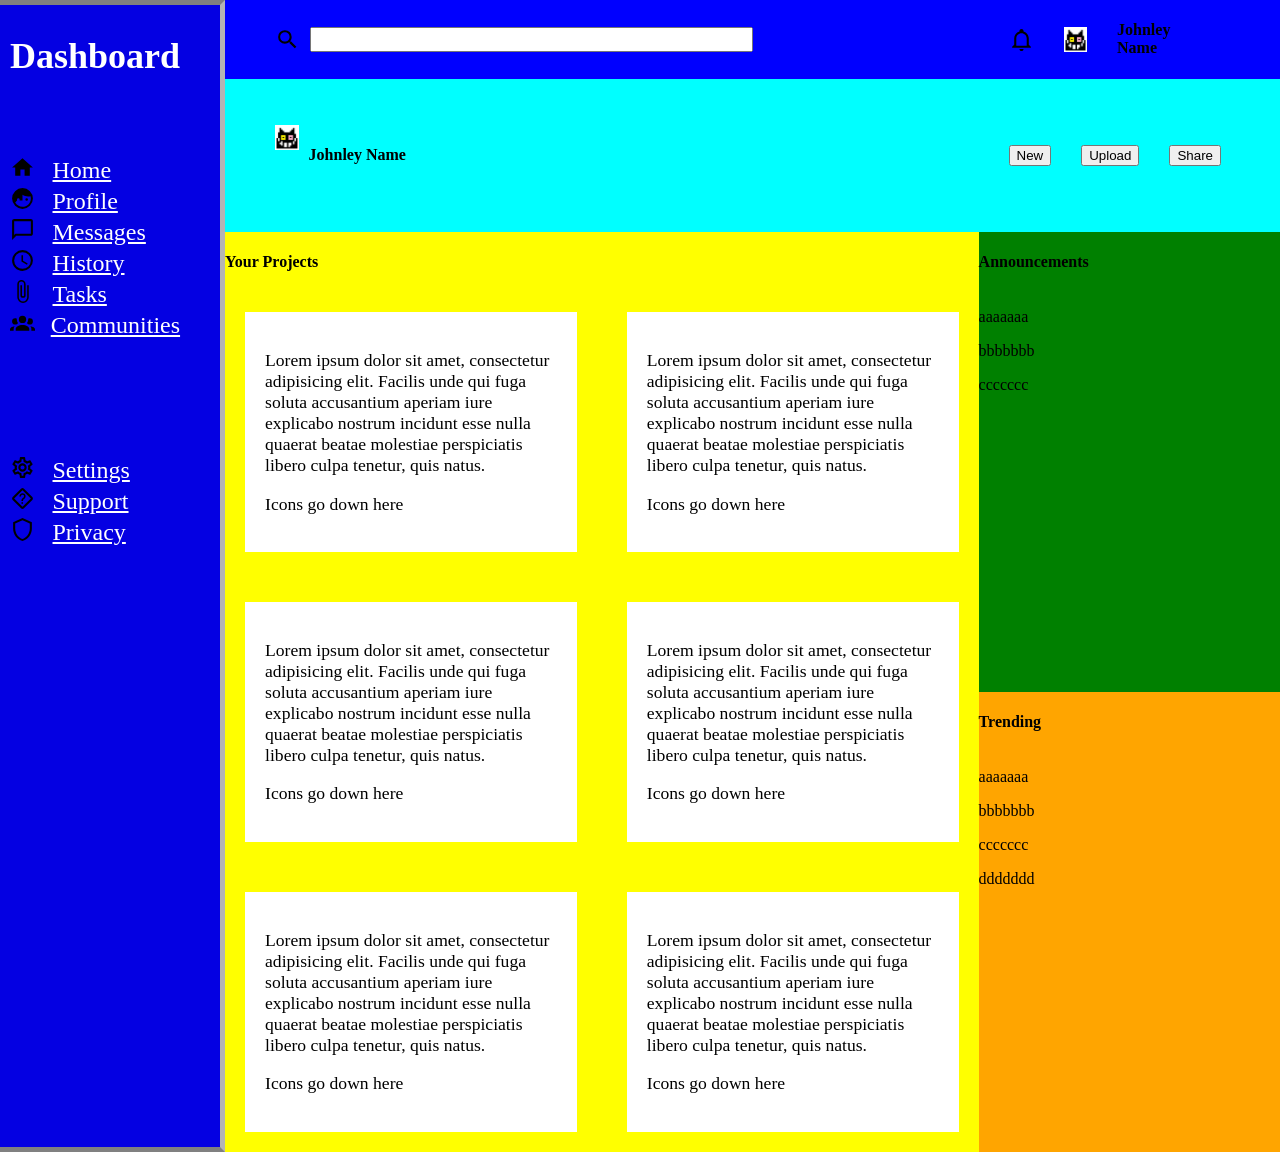
==== index.html @ 083f01e9 "sample icons omplement need to mess with other icons" ====
<!DOCTYPE html>
<html lang="en">
<head>
    <meta charset="UTF-8">
    <meta name="viewport" content="width=device-width, initial-scale=1.0">
    <link rel="stylesheet" href="style.css">
    <title>Macrosoft Solutions</title>
</head>
<body>

    <div class="mainContainer">

        
        <div class="dashboard">
            <div>
                    <h2>Dashboard</h2>
            </div>

            <div>
                    <div class="dashboardLink"><a href=""><img class="dashbaordIcon" src="images/home.svg" alt=""></a><a href=""> Home </a></div>

                    <div class="dashboardLink" ><a href=""><img class="dashbaordIcon" src="images/face-man-profile.svg" alt=""></a><a href=""> Profile </a></div>

                    <div class="dashboardLink" ><a href=""><img class="dashbaordIcon" src="images/message-outline.svg" alt=""></a><a href=""> Messages </a></div>

                    <div class="dashboardLink" ><a href=""><img class="dashbaordIcon" src="images/clock-outline.svg" alt=""></a><a href=""> History </a></div>
                    
                    <div class="dashboardLink" ><a href=""><img class="dashbaordIcon" src="images/paperclip.svg" alt=""></a><a href=""> Tasks </a></div>

                    <div class="dashboardLink" ><a href=""><img class="dashbaordIcon" src="images/account-group.svg" alt=""></a><a href=""> Communities </a></div>
            </div>
            <div>
                    <div class="dashboardLink" ><a href=""><img class="dashbaordIcon" src="images/cog-outline.svg" alt=""></a><a href=""> Settings</a></div>

                    <div class="dashboardLink" ><a href=""><img class="dashbaordIcon" src="images/help-rhombus-outline.svg" alt=""></a><a href=""> Support</a></div>

                    <div class="dashboardLink" ><a href=""><img class="dashbaordIcon" src="images/shield-outline.svg" alt=""></a><a href=""> Privacy </a></div>
            </div>
        </div>

        <div class="box2"> 

            <div class="search">
            <input type="image" class="dashbaordIcon" src="images/magnify.svg">
            <input type="text" name="" id="">
            </div>
            
            <div class="minibar">
            <input type="image" class="dashbaordIcon" src="images/bell-outline.svg">
            <img class="dashbaordIcon" src="images/placeholder.jpg">
            <h4> Johnley Name </h4>
            </div>

        </div>


        <div class="box3"> 

            <div class="sideIcon">
            <img src="images/placeholder.jpg" alt="" class="dashbaordIcon">
            <h4> Johnley Name </h4>
            </div>
            
            <div class="sideButtons">
            <button type="button">New</button>
            <button type="button">Upload</button>
            <button type="button">Share</button>
            </div>
        </div>


        <div class="yellow"> 

            <h4> Your Projects </h4>
            
            <div class="box4">
                <div class="boxsub4">
                    <p>Lorem ipsum dolor sit amet, consectetur adipisicing elit. Facilis unde qui fuga soluta accusantium aperiam iure explicabo nostrum incidunt esse nulla quaerat beatae molestiae perspiciatis libero culpa tenetur, quis natus.</p>
                    <p> Icons go down here</p>
                </div>
                <div class="boxsub4">
                    <p>Lorem ipsum dolor sit amet, consectetur adipisicing elit. Facilis unde qui fuga soluta accusantium aperiam iure explicabo nostrum incidunt esse nulla quaerat beatae molestiae perspiciatis libero culpa tenetur, quis natus.</p>
                    <p> Icons go down here</p>
                </div>
                <div class="boxsub4">
                    <p>Lorem ipsum dolor sit amet, consectetur adipisicing elit. Facilis unde qui fuga soluta accusantium aperiam iure explicabo nostrum incidunt esse nulla quaerat beatae molestiae perspiciatis libero culpa tenetur, quis natus.</p>
                    <p> Icons go down here</p>
                </div>
                <div class="boxsub4">
                    <p>Lorem ipsum dolor sit amet, consectetur adipisicing elit. Facilis unde qui fuga soluta accusantium aperiam iure explicabo nostrum incidunt esse nulla quaerat beatae molestiae perspiciatis libero culpa tenetur, quis natus.</p>
                    <p> Icons go down here</p>
                </div>
                <div class="boxsub4">
                    <p>Lorem ipsum dolor sit amet, consectetur adipisicing elit. Facilis unde qui fuga soluta accusantium aperiam iure explicabo nostrum incidunt esse nulla quaerat beatae molestiae perspiciatis libero culpa tenetur, quis natus.</p>
                    <p> Icons go down here</p>
                </div>
                <div class="boxsub4">
                    <p>Lorem ipsum dolor sit amet, consectetur adipisicing elit. Facilis unde qui fuga soluta accusantium aperiam iure explicabo nostrum incidunt esse nulla quaerat beatae molestiae perspiciatis libero culpa tenetur, quis natus.</p>
                    <p> Icons go down here</p>
                </div>
            </div>

        </div>


        <div class="box6"> 
            <h4> Announcements </h4>

            <div>
                <p>aaaaaaa</p>
                <p>bbbbbbb</p>
                <p>ccccccc</p>
            </div>
        </div>


        <div class="box7"> 
             <h4> Trending </h4>

            <div>
                <p>aaaaaaa</p>
                <p>bbbbbbb</p>
                <p>ccccccc</p>
                <p>ddddddd</p>
            </div>
        </div>



    </div>

    
    
</body>
</html>
---- style.css ----
body{
    margin: 0;
    padding: 0;
    overflow-x: hidden;
}





.mainContainer{
    display: grid;
    grid-template-columns: 1fr 3fr 2fr 2fr;
    grid-template-rows: 0.5fr 1fr 3fr 3fr;
}



.dashboard{
    background-color: rgb(4, 0, 226);
    min-height: 100vh;
    grid-area: 1 / 1 / 5 / 2;
    
    
    display: grid;
    grid-template-rows: 150px 300px 100px;

    border-right: rgb(180, 180, 180) 5px inset;
    border-top: grey 5px outset;
    border-bottom: grey 5px inset;
    color: white;

}

.dashboard>*{
    margin: 0px 40px 10px 10px;
    font-size: 1.5rem;
}

.dashbaordIcon{
    height: 25px;
    
}

.dashboardLink {
    display: grid;
    grid-template-columns: 1fr 3fr;
    align-items: center;
}

.dashboardLink > a {
    color: white;
}




.box2{
    background-color: blue;
    grid-area: 1 / 2 / 2 / 5;
    
    display: grid;
    grid-template-columns: clamp(200px, 50%, 800px) 5fr;
    align-items: center;
    
    gap: clamp(50px, 20vw, 500px);
    
}

.search, .sideIcon{
    display: grid;
    grid-template-columns: 0fr 2fr;
    gap: 10px;
    margin-left: 50px;
}

.minibar, .sideButtons{
    display: grid;
    align-items: center;
    
    grid-template-columns: 0fr 0fr 0fr;
    gap: 30px;
    margin-right: 50px;
}

.box3{
    background-color: cyan;
    grid-area: 2 / 2 / 3 / 5;

    display: grid;
    grid-template-columns: clamp(200px, 50%, 800px) 5fr;
    align-items: center;
    
    gap: clamp(50px, 20vw, 500px);
    
}



.yellow{
    background-color: yellow;
    grid-area: 3 / 2 / 5 / 4;
    overflow: auto;
}
   

.box4{
    display: grid;
    grid-template-columns: 1fr 1fr;
    align-items: center;
    justify-content: center;
    gap: 10px;
}


.boxsub4 {
    background-color: rgb(255, 255, 255);
    grid-area: 7fr;
    margin: 20px;
    padding: 20px;
    font-size: 1.1rem;
}

.box6 {
    background-color: green;
    grid-area: 3 / 4 / 4 / 5;

    display: grid;
    grid-template-rows: 0.1fr 1fr;
}

.box7 {
    background-color: orange;
    grid-area: 4 / 4 / 5 / 5;
    display: grid;
    grid-template-rows: 0.1fr 1fr;
}
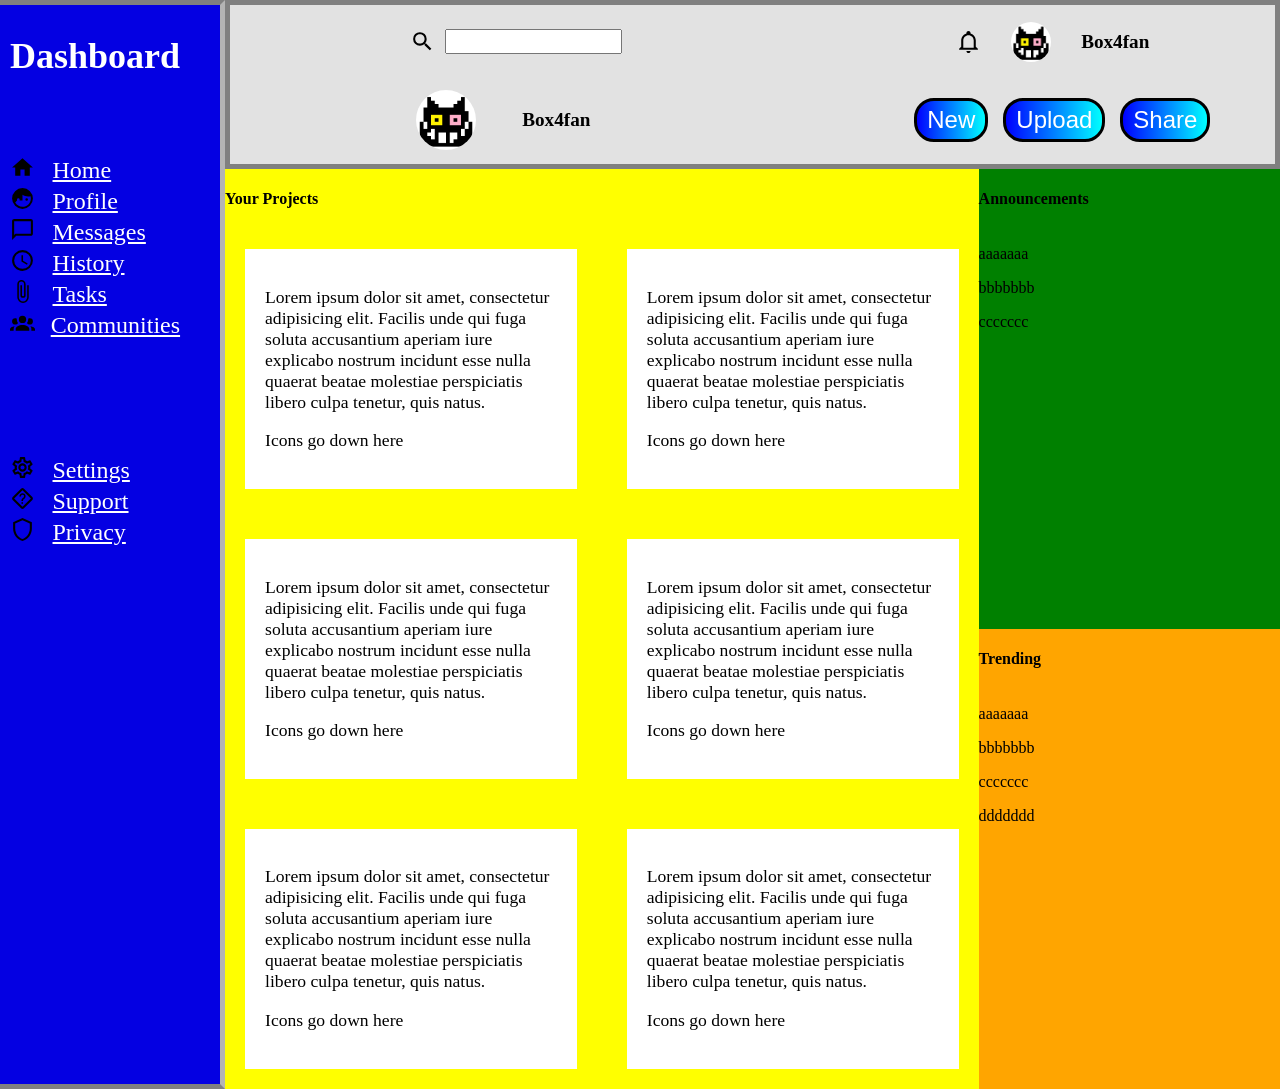
==== commit 00af3e5c: "search bar and other bar pretty much implemented" ====
--- a/index.html
+++ b/index.html
@@ -17,48 +17,49 @@
             </div>
 
             <div>
-                    <div class="dashboardLink"><a href=""><img class="dashbaordIcon" src="images/home.svg" alt=""></a><a href=""> Home </a></div>
+                    <div class="dashboardLink"><a href=""><img class="dashboardIcon" src="images/home.svg" alt=""></a><a href=""> Home </a></div>
 
-                    <div class="dashboardLink" ><a href=""><img class="dashbaordIcon" src="images/face-man-profile.svg" alt=""></a><a href=""> Profile </a></div>
+                    <div class="dashboardLink" ><a href=""><img class="dashboardIcon" src="images/face-man-profile.svg" alt=""></a><a href=""> Profile </a></div>
 
-                    <div class="dashboardLink" ><a href=""><img class="dashbaordIcon" src="images/message-outline.svg" alt=""></a><a href=""> Messages </a></div>
+                    <div class="dashboardLink" ><a href=""><img class="dashboardIcon" src="images/message-outline.svg" alt=""></a><a href=""> Messages </a></div>
 
-                    <div class="dashboardLink" ><a href=""><img class="dashbaordIcon" src="images/clock-outline.svg" alt=""></a><a href=""> History </a></div>
+                    <div class="dashboardLink" ><a href=""><img class="dashboardIcon" src="images/clock-outline.svg" alt=""></a><a href=""> History </a></div>
                     
-                    <div class="dashboardLink" ><a href=""><img class="dashbaordIcon" src="images/paperclip.svg" alt=""></a><a href=""> Tasks </a></div>
+                    <div class="dashboardLink" ><a href=""><img class="dashboardIcon" src="images/paperclip.svg" alt=""></a><a href=""> Tasks </a></div>
 
-                    <div class="dashboardLink" ><a href=""><img class="dashbaordIcon" src="images/account-group.svg" alt=""></a><a href=""> Communities </a></div>
+                    <div class="dashboardLink" ><a href=""><img class="dashboardIcon" src="images/account-group.svg" alt=""></a><a href=""> Communities </a></div>
             </div>
             <div>
-                    <div class="dashboardLink" ><a href=""><img class="dashbaordIcon" src="images/cog-outline.svg" alt=""></a><a href=""> Settings</a></div>
+                    <div class="dashboardLink" ><a href=""><img class="dashboardIcon" src="images/cog-outline.svg" alt=""></a><a href=""> Settings</a></div>
 
-                    <div class="dashboardLink" ><a href=""><img class="dashbaordIcon" src="images/help-rhombus-outline.svg" alt=""></a><a href=""> Support</a></div>
+                    <div class="dashboardLink" ><a href=""><img class="dashboardIcon" src="images/help-rhombus-outline.svg" alt=""></a><a href=""> Support</a></div>
 
-                    <div class="dashboardLink" ><a href=""><img class="dashbaordIcon" src="images/shield-outline.svg" alt=""></a><a href=""> Privacy </a></div>
+                    <div class="dashboardLink" ><a href=""><img class="dashboardIcon" src="images/shield-outline.svg" alt=""></a><a href=""> Privacy </a></div>
             </div>
         </div>
 
-        <div class="box2"> 
+        <div class="topSearch"> 
 
             <div class="search">
-            <input type="image" class="dashbaordIcon" src="images/magnify.svg">
+            <input type="image" class="dashboardIcon" src="images/magnify.svg">
             <input type="text" name="" id="">
             </div>
             
             <div class="minibar">
-            <input type="image" class="dashbaordIcon" src="images/bell-outline.svg">
-            <img class="dashbaordIcon" src="images/placeholder.jpg">
-            <h4> Johnley Name </h4>
+            <input type="image" class="dashboardIcon" src="images/bell-outline.svg">
+            <img class="accountIcon" src="images/placeholder.jpg">
+            <h4> Box4fan </h4>
             </div>
 
         </div>
 
+        
 
         <div class="box3"> 
 
             <div class="sideIcon">
-            <img src="images/placeholder.jpg" alt="" class="dashbaordIcon">
-            <h4> Johnley Name </h4>
+            <img src="images/placeholder.jpg" alt="" class="accountIcon">
+            <h4> Box4fan </h4>
             </div>
             
             <div class="sideButtons">
--- a/style.css
+++ b/style.css
@@ -11,7 +11,7 @@
 .mainContainer{
     display: grid;
     grid-template-columns: 1fr 3fr 2fr 2fr;
-    grid-template-rows: 0.5fr 1fr 3fr 3fr;
+    grid-template-rows: 0.5fr 0.6fr 3fr 3fr;
 }
 
 
@@ -37,7 +37,7 @@
     font-size: 1.5rem;
 }
 
-.dashbaordIcon{
+.dashboardIcon{
     height: 25px;
     
 }
@@ -52,29 +52,43 @@
     color: white;
 }
 
+.accountIcon{
+    height: 60px;
+    width: 60px;
+    border-radius: 50%;
+}
+
+div.minibar>img{
+    height: 40px;
+    width: 40px;
+}
 
 
-
-.box2{
-    background-color: blue;
+.topSearch{
+    background-color: rgb(226, 226, 226);
+    border: grey 5px solid;
+    border-bottom: none;
     grid-area: 1 / 2 / 2 / 5;
     
     display: grid;
     grid-template-columns: clamp(200px, 50%, 800px) 5fr;
     align-items: center;
-    
-    gap: clamp(50px, 20vw, 500px);
+    justify-items: center;
+    overflow: hidden;
+    gap: clamp(100px, 10vw, 200px);
+    font-size: 1.2rem;
+    text-align: center;
     
 }
 
-.search, .sideIcon{
+.search{
     display: grid;
     grid-template-columns: 0fr 2fr;
     gap: 10px;
     margin-left: 50px;
 }
 
-.minibar, .sideButtons{
+.minibar{
     display: grid;
     align-items: center;
     
@@ -84,15 +98,47 @@
 }
 
 .box3{
-    background-color: cyan;
+    background-color: rgb(226, 226, 226);
     grid-area: 2 / 2 / 3 / 5;
+    border: grey 5px solid;
+    border-top: none;
 
     display: grid;
-    grid-template-columns: clamp(200px, 50%, 800px) 5fr;
+    grid-template-columns: clamp(200px, 50%, 800px) 2fr;
+    align-items: center;
+    justify-items: center;
+    overflow: hidden;
+    gap: clamp(100px, 11.5vw, 200px);
+    font-size: 1.2rem;
+    text-align: center;    
+}
+
+.sideIcon{
+    display: grid;
+    
+    grid-template-columns: 0fr 2fr;
+    gap: 20px;
+    align-items: center;
+    margin-left: 50px;
+}
+
+.sideButtons{
+    display: grid;
+    
     align-items: center;
     
-    gap: clamp(50px, 20vw, 500px);
-    
+    grid-template-columns: 0fr 0fr 0fr;
+    gap: 15px;
+    margin-right: 50px;
+}
+
+.sideButtons > button {
+    background-image: linear-gradient(to right, blue, cyan);
+    color: white;
+    font-size: 1.5rem;
+    border: 3px solid black;
+    border-radius: 20px;
+    padding: 5px 10px;
 }
 
 
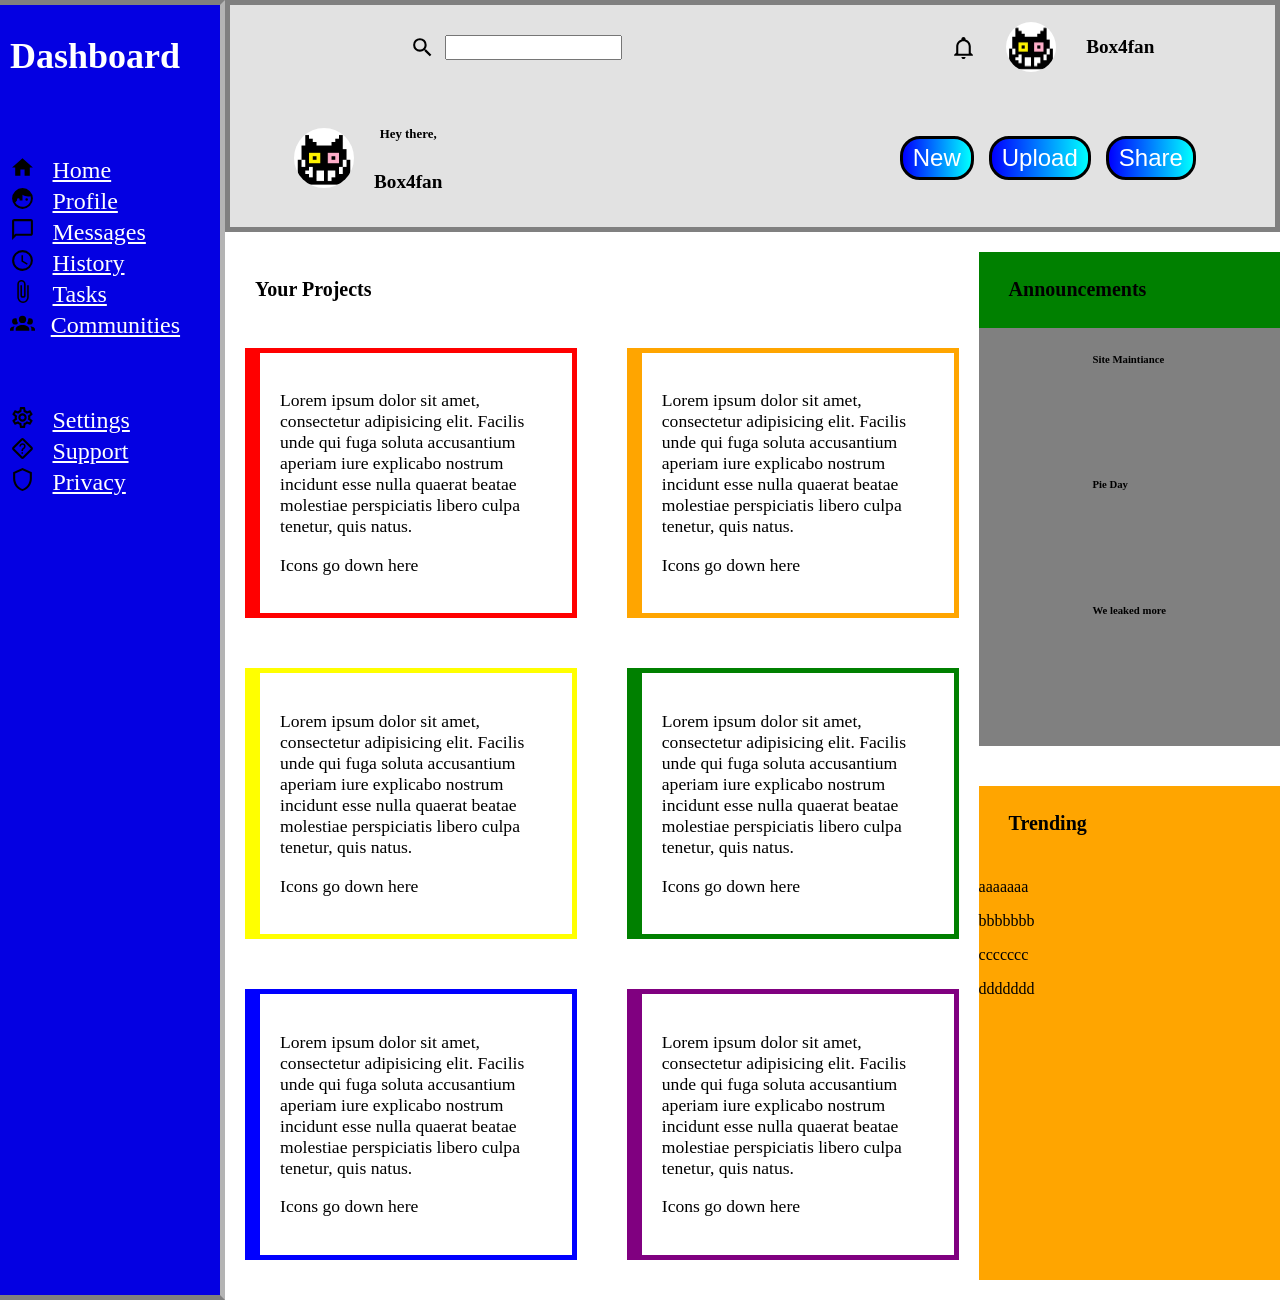
==== commit 64ba5c88: "main card style implement / comments / fix topbar" ====
--- a/index.html
+++ b/index.html
@@ -55,11 +55,14 @@
 
         
 
-        <div class="box3"> 
+        <div class="topAccount"> 
 
             <div class="sideIcon">
             <img src="images/placeholder.jpg" alt="" class="accountIcon">
-            <h4> Box4fan </h4>
+                <div class="gridDisplay">
+                    <h6>Hey there,</h6>
+                    <h4> Box4fan </h4>
+                </div>
             </div>
             
             <div class="sideButtons">
@@ -75,27 +78,27 @@
             <h4> Your Projects </h4>
             
             <div class="box4">
-                <div class="boxsub4">
+                <div class="boxsub4" id="cardOne">
                     <p>Lorem ipsum dolor sit amet, consectetur adipisicing elit. Facilis unde qui fuga soluta accusantium aperiam iure explicabo nostrum incidunt esse nulla quaerat beatae molestiae perspiciatis libero culpa tenetur, quis natus.</p>
                     <p> Icons go down here</p>
                 </div>
-                <div class="boxsub4">
+                <div class="boxsub4" id="cardTwo">
                     <p>Lorem ipsum dolor sit amet, consectetur adipisicing elit. Facilis unde qui fuga soluta accusantium aperiam iure explicabo nostrum incidunt esse nulla quaerat beatae molestiae perspiciatis libero culpa tenetur, quis natus.</p>
                     <p> Icons go down here</p>
                 </div>
-                <div class="boxsub4">
+                <div class="boxsub4" id="cardThree">
                     <p>Lorem ipsum dolor sit amet, consectetur adipisicing elit. Facilis unde qui fuga soluta accusantium aperiam iure explicabo nostrum incidunt esse nulla quaerat beatae molestiae perspiciatis libero culpa tenetur, quis natus.</p>
                     <p> Icons go down here</p>
                 </div>
-                <div class="boxsub4">
+                <div class="boxsub4" id="cardFour">
                     <p>Lorem ipsum dolor sit amet, consectetur adipisicing elit. Facilis unde qui fuga soluta accusantium aperiam iure explicabo nostrum incidunt esse nulla quaerat beatae molestiae perspiciatis libero culpa tenetur, quis natus.</p>
                     <p> Icons go down here</p>
                 </div>
-                <div class="boxsub4">
+                <div class="boxsub4" id="cardFive">
                     <p>Lorem ipsum dolor sit amet, consectetur adipisicing elit. Facilis unde qui fuga soluta accusantium aperiam iure explicabo nostrum incidunt esse nulla quaerat beatae molestiae perspiciatis libero culpa tenetur, quis natus.</p>
                     <p> Icons go down here</p>
                 </div>
-                <div class="boxsub4">
+                <div class="boxsub4" id="cardSix">
                     <p>Lorem ipsum dolor sit amet, consectetur adipisicing elit. Facilis unde qui fuga soluta accusantium aperiam iure explicabo nostrum incidunt esse nulla quaerat beatae molestiae perspiciatis libero culpa tenetur, quis natus.</p>
                     <p> Icons go down here</p>
                 </div>
@@ -107,10 +110,21 @@
         <div class="box6"> 
             <h4> Announcements </h4>
 
-            <div>
-                <p>aaaaaaa</p>
-                <p>bbbbbbb</p>
-                <p>ccccccc</p>
+            <div class="annoBox">
+                
+                    <div>
+                        <h6>Site Maintiance</h6>
+                        <p></p>
+                    </div>
+                    <div>
+                        <h6>Pie Day</h6>
+                        <p></p>  
+                    </div>
+                    <div>
+                        <h6>We leaked more</h6>
+                        <p></p>
+                    </div>
+                
             </div>
         </div>
 
--- a/style.css
+++ b/style.css
@@ -1,3 +1,4 @@
+/* haiiiiiii :3 */
 body{
     margin: 0;
     padding: 0;
@@ -5,31 +6,29 @@
 }
 
 
-
+/* just a simple body reset */
 
 
 .mainContainer{
     display: grid;
     grid-template-columns: 1fr 3fr 2fr 2fr;
-    grid-template-rows: 0.5fr 0.6fr 3fr 3fr;
-}
-
-
+    grid-template-rows: 0.5fr 0.8fr 3fr 3fr;
+}
+
+/* main page layot via mainContainer */
 
 .dashboard{
+    grid-area: 1 / 1 / 5 / 2;
+
+    display: grid;
+    grid-template-rows: 150px 250px 100px;
+    
     background-color: rgb(4, 0, 226);
     min-height: 100vh;
-    grid-area: 1 / 1 / 5 / 2;
-    
-    
-    display: grid;
-    grid-template-rows: 150px 300px 100px;
-
     border-right: rgb(180, 180, 180) 5px inset;
     border-top: grey 5px outset;
     border-bottom: grey 5px inset;
     color: white;
-
 }
 
 .dashboard>*{
@@ -37,6 +36,7 @@
     font-size: 1.5rem;
 }
 
+
 .dashboardIcon{
     height: 25px;
     
@@ -52,16 +52,14 @@
     color: white;
 }
 
-.accountIcon{
-    height: 60px;
-    width: 60px;
-    border-radius: 50%;
-}
-
-div.minibar>img{
-    height: 40px;
-    width: 40px;
-}
+/* 
+I'm happy with the dashboard stuff so thats all good.
+*/
+
+
+
+
+
 
 
 .topSearch{
@@ -97,7 +95,14 @@
     margin-right: 50px;
 }
 
-.box3{
+div.minibar>img{
+    height: 50px;
+    width: 50px;
+}
+
+/* its kinda fine? i just need to fix out the spacing and size stuff going on with this and the lower bar. not as bad as under it tho. */
+
+.topAccount{
     background-color: rgb(226, 226, 226);
     grid-area: 2 / 2 / 3 / 5;
     border: grey 5px solid;
@@ -106,7 +111,6 @@
     display: grid;
     grid-template-columns: clamp(200px, 50%, 800px) 2fr;
     align-items: center;
-    justify-items: center;
     overflow: hidden;
     gap: clamp(100px, 11.5vw, 200px);
     font-size: 1.2rem;
@@ -115,12 +119,23 @@
 
 .sideIcon{
     display: grid;
-    
-    grid-template-columns: 0fr 2fr;
+    margin-left: 5vw;
+    grid-template-columns: 0fr 0fr;
     gap: 20px;
     align-items: center;
-    margin-left: 50px;
-}
+    
+}
+
+.accountIcon{
+    height: 60px;
+    width: 60px;
+    border-radius: 50%;
+}
+
+
+
+
+
 
 .sideButtons{
     display: grid;
@@ -141,12 +156,18 @@
     padding: 5px 10px;
 }
 
-
+/*  */
 
 .yellow{
-    background-color: yellow;
+    background-color: rgb(255, 255, 255);
     grid-area: 3 / 2 / 5 / 4;
     overflow: auto;
+}
+
+div.yellow > h4 , div.box6 > h4, div.box7 > h4{
+    margin-left: 30px;
+    
+    font-size: 20px;
 }
    
 
@@ -165,7 +186,37 @@
     margin: 20px;
     padding: 20px;
     font-size: 1.1rem;
-}
+
+    border: solid 5px;
+    border-left: solid 15px;
+}
+
+#cardOne{
+    border-color: red;
+}
+
+#cardTwo{
+    border-color: orange;
+}
+
+#cardThree{
+    border-color: yellow;
+}
+
+#cardFour{
+    border-color: green;
+}
+
+#cardFive{
+    border-color: blue;
+}
+
+#cardSix{
+    border-color: purple;
+}
+
+/*  */
+
 
 .box6 {
     background-color: green;
@@ -175,9 +226,27 @@
     grid-template-rows: 0.1fr 1fr;
 }
 
+.annoBox{
+    background-color: grey;
+    display: grid;
+    grid-template-rows: repeat(3, 0.3fr);
+    justify-content: center;
+}
+
+/*  */
+
 .box7 {
     background-color: orange;
     grid-area: 4 / 4 / 5 / 5;
     display: grid;
     grid-template-rows: 0.1fr 1fr;
-}+}
+
+/*  */
+
+.yellow, .box6, .box7 {
+    margin-bottom: 20px;
+    margin-top: 20px
+}
+
+/* and this is just for bottom of page spacing*/
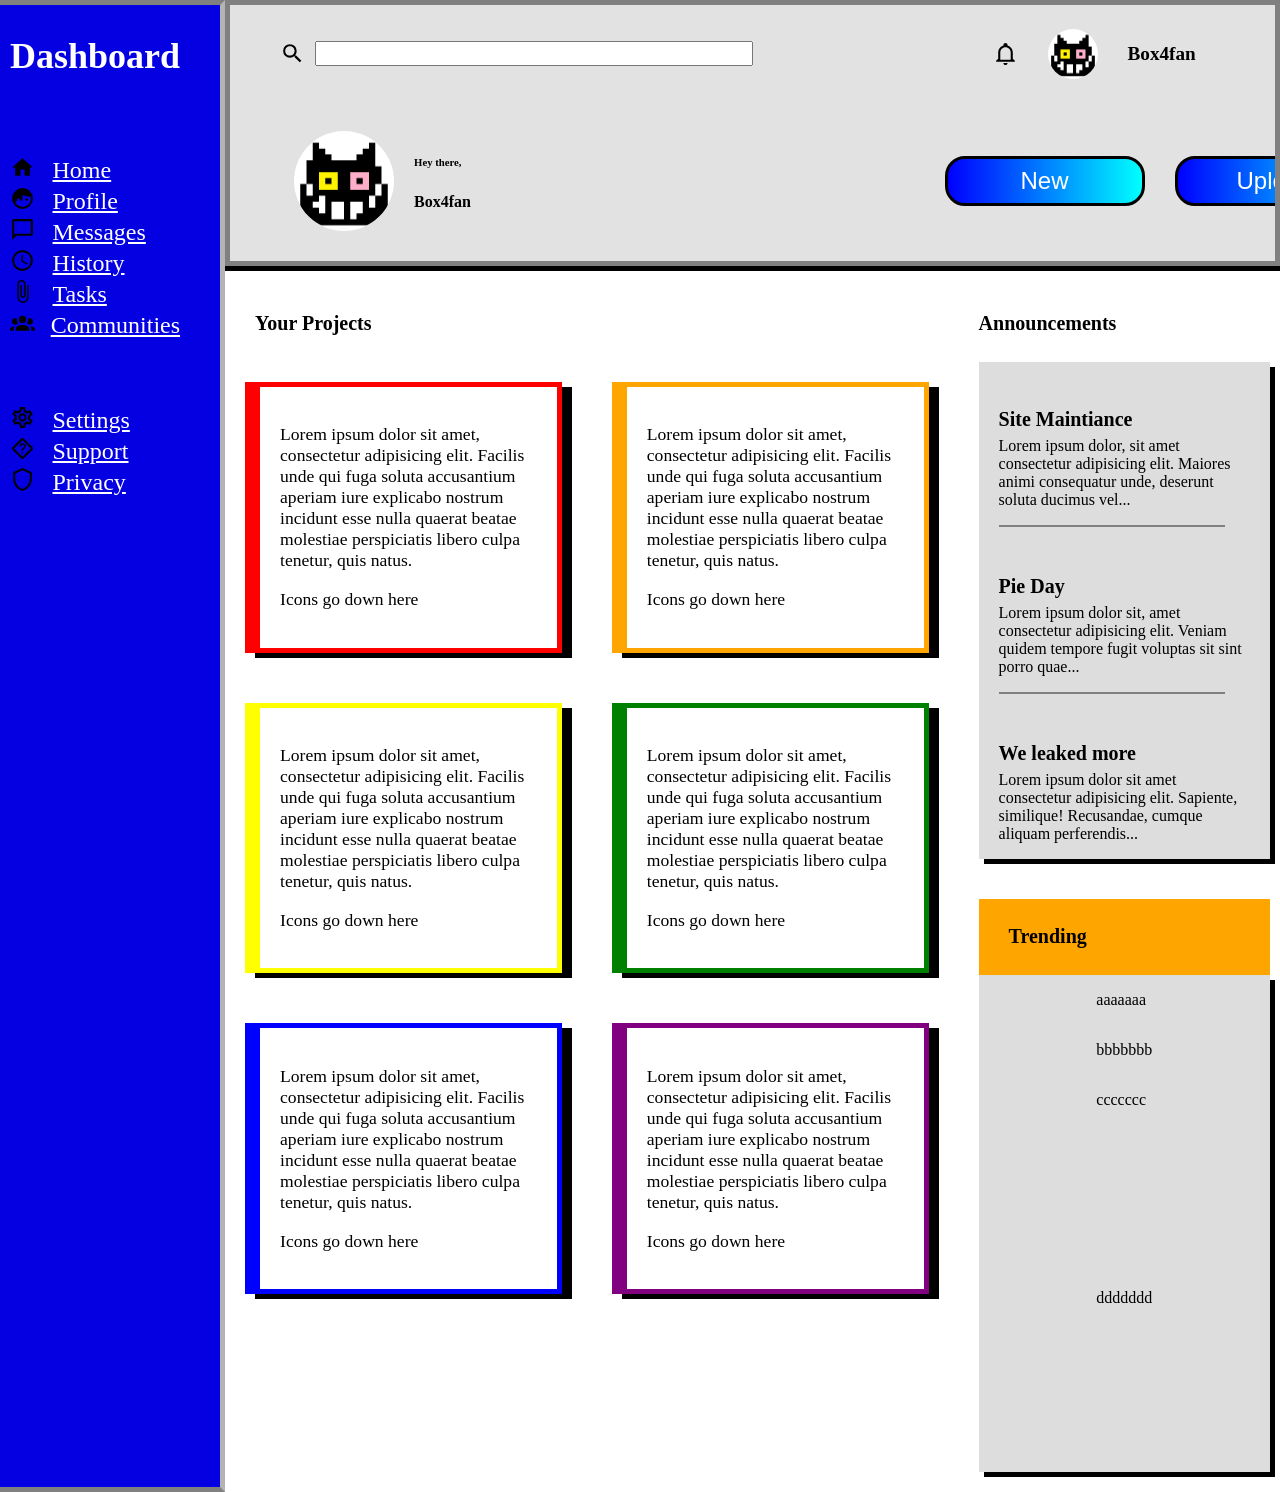
==== commit 96275236: "everything is going smoothly? i need to make the top nav box bullshit into a single grid and fit eve" ====
--- a/index.html
+++ b/index.html
@@ -42,7 +42,7 @@
 
             <div class="search">
             <input type="image" class="dashboardIcon" src="images/magnify.svg">
-            <input type="text" name="" id="">
+            <input type="text" name="" id="search">
             </div>
             
             <div class="minibar">
@@ -54,7 +54,6 @@
         </div>
 
         
-
         <div class="topAccount"> 
 
             <div class="sideIcon">
@@ -114,16 +113,19 @@
                 
                     <div>
                         <h6>Site Maintiance</h6>
-                        <p></p>
+                        <p>Lorem ipsum dolor, sit amet consectetur adipisicing elit. Maiores animi consequatur unde, deserunt soluta ducimus vel...</p>
                     </div>
+                    <div class="line"></div>
                     <div>
                         <h6>Pie Day</h6>
-                        <p></p>  
+                        <p>Lorem ipsum dolor sit, amet consectetur adipisicing elit. Veniam quidem tempore fugit voluptas sit sint porro quae...</p>  
                     </div>
+                    <div class="line"></div>
                     <div>
                         <h6>We leaked more</h6>
-                        <p></p>
+                        <p>Lorem ipsum dolor sit amet consectetur adipisicing elit. Sapiente, similique! Recusandae, cumque aliquam perferendis...</p>
                     </div>
+                    
                 
             </div>
         </div>
@@ -132,7 +134,7 @@
         <div class="box7"> 
              <h4> Trending </h4>
 
-            <div>
+            <div class="annoBox">
                 <p>aaaaaaa</p>
                 <p>bbbbbbb</p>
                 <p>ccccccc</p>
--- a/style.css
+++ b/style.css
@@ -71,12 +71,10 @@
     display: grid;
     grid-template-columns: clamp(200px, 50%, 800px) 5fr;
     align-items: center;
-    justify-items: center;
-    overflow: hidden;
-    gap: clamp(100px, 10vw, 200px);
+    
+    gap: clamp(1rem, 20vw, 15rem);
     font-size: 1.2rem;
     text-align: center;
-    
 }
 
 .search{
@@ -86,13 +84,16 @@
     margin-left: 50px;
 }
 
+
+
 .minibar{
     display: grid;
     align-items: center;
     
     grid-template-columns: 0fr 0fr 0fr;
+
     gap: 30px;
-    margin-right: 50px;
+    overflow: hidden;
 }
 
 div.minibar>img{
@@ -100,7 +101,9 @@
     width: 50px;
 }
 
-/* its kinda fine? i just need to fix out the spacing and size stuff going on with this and the lower bar. not as bad as under it tho. */
+/* betterish. still need to figure out the best practices */
+
+/* honestly i just need to mkae this one big grid box and fix all this shit tmmrw. everything else feels pretty much fine */
 
 .topAccount{
     background-color: rgb(226, 226, 226);
@@ -109,12 +112,13 @@
     border-top: none;
 
     display: grid;
-    grid-template-columns: clamp(200px, 50%, 800px) 2fr;
+    grid-template-columns: clamp(200px, 50%, 800px) 3fr;
     align-items: center;
     overflow: hidden;
-    gap: clamp(100px, 11.5vw, 200px);
-    font-size: 1.2rem;
-    text-align: center;    
+    gap: clamp(1rem, 20vw, 12rem);
+
+    box-shadow: 0px 5px black;
+        
 }
 
 .sideIcon{
@@ -127,8 +131,8 @@
 }
 
 .accountIcon{
-    height: 60px;
-    width: 60px;
+    height: 100px;
+    width: 100px;
     border-radius: 50%;
 }
 
@@ -143,7 +147,7 @@
     align-items: center;
     
     grid-template-columns: 0fr 0fr 0fr;
-    gap: 15px;
+    gap: 30px;
     margin-right: 50px;
 }
 
@@ -154,6 +158,8 @@
     border: 3px solid black;
     border-radius: 20px;
     padding: 5px 10px;
+    width: 200px;
+    height: 50px;
 }
 
 /*  */
@@ -162,6 +168,7 @@
     background-color: rgb(255, 255, 255);
     grid-area: 3 / 2 / 5 / 4;
     overflow: auto;
+    margin-right: 30px;
 }
 
 div.yellow > h4 , div.box6 > h4, div.box7 > h4{
@@ -189,6 +196,8 @@
 
     border: solid 5px;
     border-left: solid 15px;
+
+    box-shadow: 10px 5px black;
 }
 
 #cardOne{
@@ -219,18 +228,39 @@
 
 
 .box6 {
-    background-color: green;
     grid-area: 3 / 4 / 4 / 5;
 
     display: grid;
-    grid-template-rows: 0.1fr 1fr;
+    grid-template-rows: 0.1fr 0.5fr;
+
+    margin-right: 10px;
+}
+
+div.box6 > h4 {
+    margin-left: 0px;
 }
 
 .annoBox{
-    background-color: grey;
-    display: grid;
-    grid-template-rows: repeat(3, 0.3fr);
+    background-color: rgb(221, 221, 221);
+    display: grid;
+    grid-template-rows: repeat(3, 0.0fr);
+    align-items: center;
     justify-content: center;
+    padding: 0px 20px;
+
+    text-align: left;
+    box-shadow: 5px 5px black;
+}
+
+div.annoBox > div > h6 {
+    font-size: 20px;
+    margin-bottom: -10px;
+}
+
+.line{
+    height: 1px;
+    width: 90%;
+    border-top: 2px solid grey;
 }
 
 /*  */
@@ -240,6 +270,13 @@
     grid-area: 4 / 4 / 5 / 5;
     display: grid;
     grid-template-rows: 0.1fr 1fr;
+
+    margin-right: 10px;
+
+}
+
+.trendBox {
+    color: red;
 }
 
 /*  */
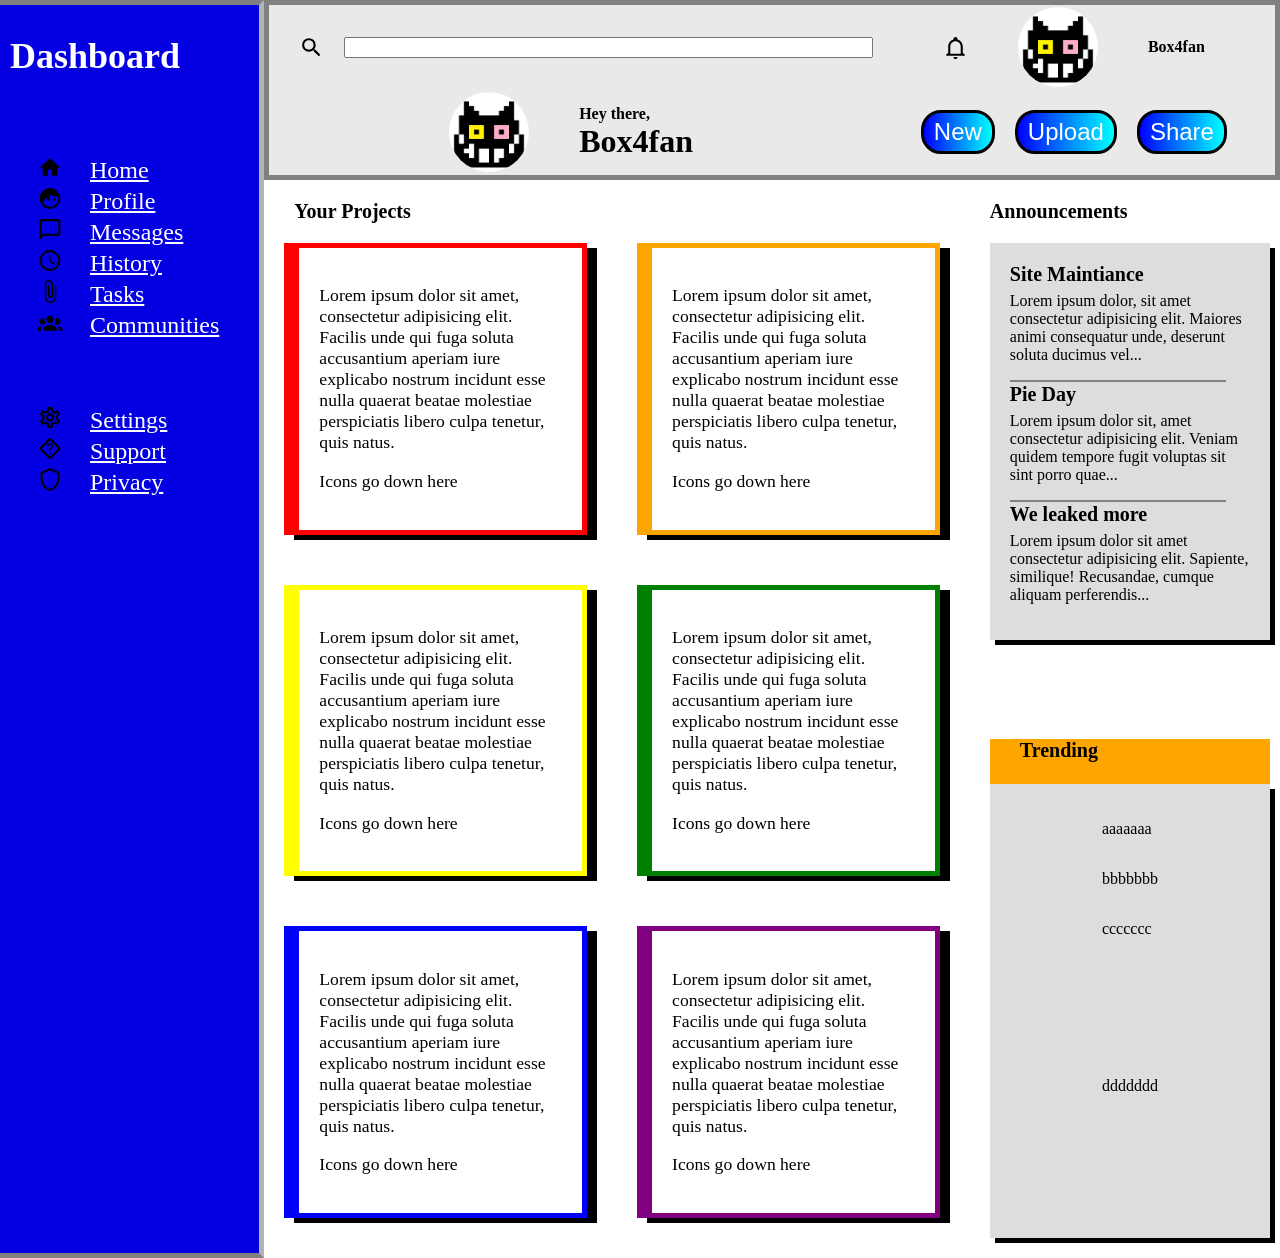
==== commit 19d56f64: "nav fixed pretty much. responsive design will come laterr" ====
--- a/index.html
+++ b/index.html
@@ -11,66 +11,70 @@
     <div class="mainContainer">
 
         
-        <div class="dashboard">
-            <div>
-                    <h2>Dashboard</h2>
+            <div class="dashboard">
+                <div>
+                        <h2>Dashboard</h2>
+                </div>
+
+                <div>
+                        <div class="dashboardLink"><a href=""><img class="dashboardIcon" src="images/home.svg" alt=""></a><a href=""> Home </a></div>
+
+                        <div class="dashboardLink" ><a href=""><img class="dashboardIcon" src="images/face-man-profile.svg" alt=""></a><a href=""> Profile </a></div>
+
+                        <div class="dashboardLink" ><a href=""><img class="dashboardIcon" src="images/message-outline.svg" alt=""></a><a href=""> Messages </a></div>
+
+                        <div class="dashboardLink" ><a href=""><img class="dashboardIcon" src="images/clock-outline.svg" alt=""></a><a href=""> History </a></div>
+                        
+                        <div class="dashboardLink" ><a href=""><img class="dashboardIcon" src="images/paperclip.svg" alt=""></a><a href=""> Tasks </a></div>
+
+                        <div class="dashboardLink" ><a href=""><img class="dashboardIcon" src="images/account-group.svg" alt=""></a><a href=""> Communities </a></div>
+                </div>
+                <div>
+                        <div class="dashboardLink" ><a href=""><img class="dashboardIcon" src="images/cog-outline.svg" alt=""></a><a href=""> Settings</a></div>
+
+                        <div class="dashboardLink" ><a href=""><img class="dashboardIcon" src="images/help-rhombus-outline.svg" alt=""></a><a href=""> Support</a></div>
+
+                        <div class="dashboardLink" ><a href=""><img class="dashboardIcon" src="images/shield-outline.svg" alt=""></a><a href=""> Privacy </a></div>
+                </div>
             </div>
 
-            <div>
-                    <div class="dashboardLink"><a href=""><img class="dashboardIcon" src="images/home.svg" alt=""></a><a href=""> Home </a></div>
+            <div class="topNav">
+            
+                
 
-                    <div class="dashboardLink" ><a href=""><img class="dashboardIcon" src="images/face-man-profile.svg" alt=""></a><a href=""> Profile </a></div>
+                    <div class="search">
+                    <input type="image" class="dashboardIcon" src="images/magnify.svg">
+                    <input type="text" name="" id="search">
+                    </div>
+                    
+                    <div class="minibar">
+                    <input type="image" class="dashboardIcon" src="images/bell-outline.svg">
+                    <img class="accountIcon" src="images/placeholder.jpg">
+                    <h4> Box4fan </h4>
+                    </div>
 
-                    <div class="dashboardLink" ><a href=""><img class="dashboardIcon" src="images/message-outline.svg" alt=""></a><a href=""> Messages </a></div>
+                
+            
+        
+        
+                
 
-                    <div class="dashboardLink" ><a href=""><img class="dashboardIcon" src="images/clock-outline.svg" alt=""></a><a href=""> History </a></div>
+                    <div class="sideIcon">
+                    <img src="images/placeholder.jpg" alt="" class="accountIcon">
+                        <div class="bubby">
+                            <h6>Hey there,</h6>
+                            <h4> Box4fan </h4>
+                        </div>
+                    </div>
                     
-                    <div class="dashboardLink" ><a href=""><img class="dashboardIcon" src="images/paperclip.svg" alt=""></a><a href=""> Tasks </a></div>
-
-                    <div class="dashboardLink" ><a href=""><img class="dashboardIcon" src="images/account-group.svg" alt=""></a><a href=""> Communities </a></div>
+                    <div class="sideButtons">
+                    <button type="button">New</button>
+                    <button type="button">Upload</button>
+                    <button type="button">Share</button>
+                    </div>
+                
+            
             </div>
-            <div>
-                    <div class="dashboardLink" ><a href=""><img class="dashboardIcon" src="images/cog-outline.svg" alt=""></a><a href=""> Settings</a></div>
-
-                    <div class="dashboardLink" ><a href=""><img class="dashboardIcon" src="images/help-rhombus-outline.svg" alt=""></a><a href=""> Support</a></div>
-
-                    <div class="dashboardLink" ><a href=""><img class="dashboardIcon" src="images/shield-outline.svg" alt=""></a><a href=""> Privacy </a></div>
-            </div>
-        </div>
-
-        <div class="topSearch"> 
-
-            <div class="search">
-            <input type="image" class="dashboardIcon" src="images/magnify.svg">
-            <input type="text" name="" id="search">
-            </div>
-            
-            <div class="minibar">
-            <input type="image" class="dashboardIcon" src="images/bell-outline.svg">
-            <img class="accountIcon" src="images/placeholder.jpg">
-            <h4> Box4fan </h4>
-            </div>
-
-        </div>
-
-        
-        <div class="topAccount"> 
-
-            <div class="sideIcon">
-            <img src="images/placeholder.jpg" alt="" class="accountIcon">
-                <div class="gridDisplay">
-                    <h6>Hey there,</h6>
-                    <h4> Box4fan </h4>
-                </div>
-            </div>
-            
-            <div class="sideButtons">
-            <button type="button">New</button>
-            <button type="button">Upload</button>
-            <button type="button">Share</button>
-            </div>
-        </div>
-
 
         <div class="yellow"> 
 
--- a/style.css
+++ b/style.css
@@ -5,6 +5,9 @@
     overflow-x: hidden;
 }
 
+h4, h6{
+    margin: 0;
+}
 
 /* just a simple body reset */
 
@@ -12,7 +15,7 @@
 .mainContainer{
     display: grid;
     grid-template-columns: 1fr 3fr 2fr 2fr;
-    grid-template-rows: 0.5fr 0.8fr 3fr 3fr;
+    grid-template-rows: 0.4fr 0.6fr 3fr 3fr;
 }
 
 /* main page layot via mainContainer */
@@ -59,97 +62,85 @@
 
 
 
-
-
-
-.topSearch{
-    background-color: rgb(226, 226, 226);
-    border: grey 5px solid;
-    border-bottom: none;
-    grid-area: 1 / 2 / 2 / 5;
-    
-    display: grid;
-    grid-template-columns: clamp(200px, 50%, 800px) 5fr;
-    align-items: center;
-    
-    gap: clamp(1rem, 20vw, 15rem);
-    font-size: 1.2rem;
-    text-align: center;
-}
+img{
+    height: 80px;
+    width: 80px;
+    border-radius: 50%;
+}
+
+
+.topNav{
+    background-color: rgb(233, 233, 233);
+    grid-area: 1 / 2 / 3 / 5;
+    border: gray solid 5px;
+
+    display: grid;
+    grid-template-columns: repeat(auto-fit, minmax(150px, 1fr));
+    
+    
+    justify-content: center;
+
+    overflow: hidden;
+}
+
+
 
 .search{
-    display: grid;
-    grid-template-columns: 0fr 2fr;
-    gap: 10px;
-    margin-left: 50px;
-}
-
-
+    grid-area: 1 / 1 / 2 / 4;
+    display: grid;
+    grid-template-columns: 0fr 1fr;
+    align-items: center;
+    padding-left: 30px;
+    gap: 20px;
+}
+
+/* could just edit the css for the searchbar itself */
 
 .minibar{
-    display: grid;
-    align-items: center;
-    
-    grid-template-columns: 0fr 0fr 0fr;
-
-    gap: 30px;
-    overflow: hidden;
-}
-
-div.minibar>img{
-    height: 50px;
-    width: 50px;
-}
-
-/* betterish. still need to figure out the best practices */
-
-/* honestly i just need to mkae this one big grid box and fix all this shit tmmrw. everything else feels pretty much fine */
-
-.topAccount{
-    background-color: rgb(226, 226, 226);
-    grid-area: 2 / 2 / 3 / 5;
-    border: grey 5px solid;
-    border-top: none;
-
-    display: grid;
-    grid-template-columns: clamp(200px, 50%, 800px) 3fr;
-    align-items: center;
-    overflow: hidden;
-    gap: clamp(1rem, 20vw, 12rem);
-
-    box-shadow: 0px 5px black;
-        
+    grid-area: 1 / 4 / 2 / 6;
+    display: grid;
+    grid-template-columns: repeat(3, 0fr);
+    align-items: center;
+    justify-content: center;
+    gap: 50px;
 }
 
 .sideIcon{
-    display: grid;
-    margin-left: 5vw;
-    grid-template-columns: 0fr 0fr;
+    grid-area: 2 / 1 / 3 / 4;
+    display: grid;
+    grid-template-columns: repeat(2, 0fr);
+    align-items: center;
+    justify-content: center;
+    gap: 50px;
+}
+
+.bubby{
+    display: grid;
+    align-items: center;
+    justify-content: center;
+    margin: 0;
+    padding: 0;
+}
+
+.bubby>h4{
+    font-size: 2rem;
+    grid-row: 2;
+}
+
+.bubby>h6{
+    font-size: 1rem;
+}
+
+.sideButtons{
+    grid-area: 2 / 4 / 3 / 6;
+    display: grid;
+    grid-template-columns: repeat(3, 0fr);
+    align-items: center;
+    justify-content: center;
     gap: 20px;
-    align-items: center;
-    
-}
-
-.accountIcon{
-    height: 100px;
-    width: 100px;
-    border-radius: 50%;
-}
-
-
-
-
-
-
-.sideButtons{
-    display: grid;
-    
-    align-items: center;
-    
-    grid-template-columns: 0fr 0fr 0fr;
-    gap: 30px;
-    margin-right: 50px;
-}
+}
+
+
 
 .sideButtons > button {
     background-image: linear-gradient(to right, blue, cyan);
@@ -158,8 +149,7 @@
     border: 3px solid black;
     border-radius: 20px;
     padding: 5px 10px;
-    width: 200px;
-    height: 50px;
+    
 }
 
 /*  */
@@ -238,6 +228,7 @@
 
 div.box6 > h4 {
     margin-left: 0px;
+    margin-bottom: 20px;
 }
 
 .annoBox{
@@ -246,7 +237,7 @@
     grid-template-rows: repeat(3, 0.0fr);
     align-items: center;
     justify-content: center;
-    padding: 0px 20px;
+    padding: 20px 20px;
 
     text-align: left;
     box-shadow: 5px 5px black;
@@ -256,6 +247,8 @@
     font-size: 20px;
     margin-bottom: -10px;
 }
+
+
 
 .line{
     height: 1px;
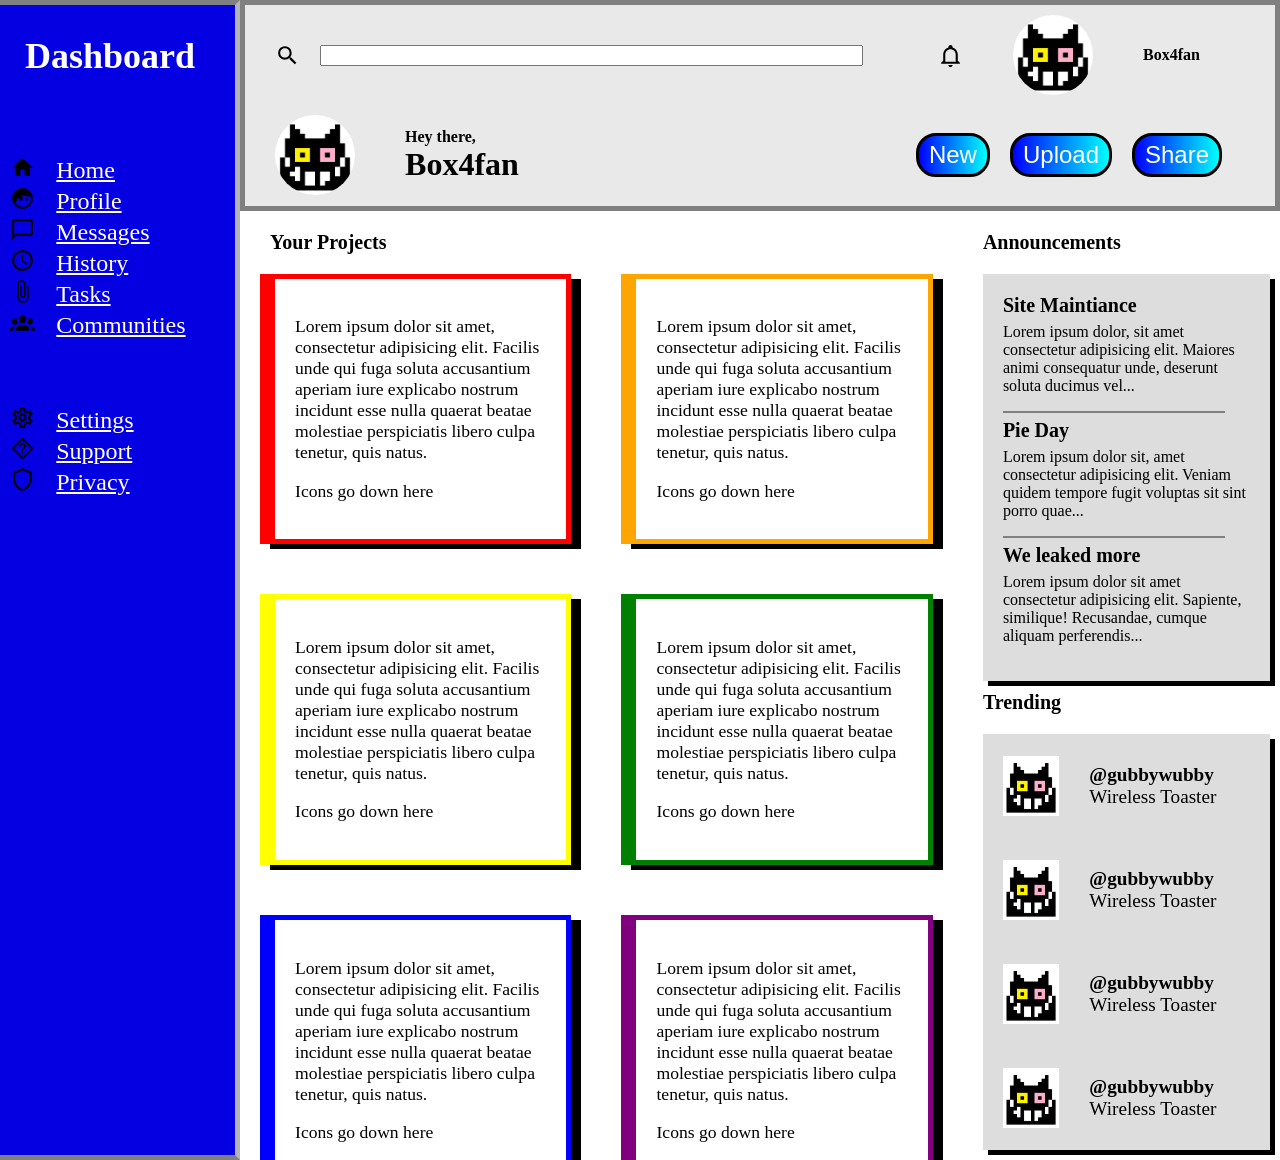
==== commit d8b34638: "entire layout(?) done. just need to comment, use different images, fix the layout in code, and make " ====
--- a/index.html
+++ b/index.html
@@ -11,7 +11,7 @@
     <div class="mainContainer">
 
         
-            <div class="dashboard">
+        <div class="dashboard">
                 <div>
                         <h2>Dashboard</h2>
                 </div>
@@ -36,45 +36,36 @@
 
                         <div class="dashboardLink" ><a href=""><img class="dashboardIcon" src="images/shield-outline.svg" alt=""></a><a href=""> Privacy </a></div>
                 </div>
+        </div>
+
+        <div class="topNav">
+
+            <div class="search">
+                <input type="image" class="dashboardIcon" src="images/magnify.svg">
+                <input type="text" name="" id="search">
+            </div>
+                    
+            <div class="minibar">
+                <input type="image" class="dashboardIcon" src="images/bell-outline.svg">
+                <img class="accountIcon" src="images/placeholder.jpg">
+                <h4> Box4fan </h4>
             </div>
 
-            <div class="topNav">
-            
-                
+            <div class="sideIcon">
+                <img src="images/placeholder.jpg" alt="" class="accountIcon">
+                <div class="bubby">
+                    <h6>Hey there,</h6>
+                    <h4> Box4fan </h4>
+                </div>
+            </div>
+                    
+            <div class="sideButtons">
+                <button type="button">New</button>
+                <button type="button">Upload</button>
+                <button type="button">Share</button>
+            </div>
 
-                    <div class="search">
-                    <input type="image" class="dashboardIcon" src="images/magnify.svg">
-                    <input type="text" name="" id="search">
-                    </div>
-                    
-                    <div class="minibar">
-                    <input type="image" class="dashboardIcon" src="images/bell-outline.svg">
-                    <img class="accountIcon" src="images/placeholder.jpg">
-                    <h4> Box4fan </h4>
-                    </div>
-
-                
-            
-        
-        
-                
-
-                    <div class="sideIcon">
-                    <img src="images/placeholder.jpg" alt="" class="accountIcon">
-                        <div class="bubby">
-                            <h6>Hey there,</h6>
-                            <h4> Box4fan </h4>
-                        </div>
-                    </div>
-                    
-                    <div class="sideButtons">
-                    <button type="button">New</button>
-                    <button type="button">Upload</button>
-                    <button type="button">Share</button>
-                    </div>
-                
-            
-            </div>
+        </div>
 
         <div class="yellow"> 
 
@@ -138,11 +129,35 @@
         <div class="box7"> 
              <h4> Trending </h4>
 
-            <div class="annoBox">
-                <p>aaaaaaa</p>
-                <p>bbbbbbb</p>
-                <p>ccccccc</p>
-                <p>ddddddd</p>
+            <div class="trendBox">
+                <img src="images/placeholder.jpg" alt="" class="trendIcon">
+                <div class="dubby">
+                    <p class="user">@gubbywubby</p>
+                    <p> Wireless Toaster</p>
+                </div>
+            </div>
+            <div class="trendBox">
+                <img src="images/placeholder.jpg" alt="" class="trendIcon">
+                <div class="dubby">
+                    <p class="user">@gubbywubby</p>
+                    <p> Wireless Toaster</p>
+                </div>
+            </div>
+            <div class="trendBox">
+                <img src="images/placeholder.jpg" alt="" class="trendIcon">
+                <div class="dubby">
+                    <p class="user">@gubbywubby</p>
+                    <p> Wireless Toaster</p>
+                </div>
+            </div>
+            <div class="trendBox">
+                <img src="images/placeholder.jpg" alt="" class="trendIcon">
+                <div class="dubby">
+                    <p class="user">@gubbywubby</p>
+                    <p> Wireless Toaster</p>
+                </div>
+            </div>
+            
             </div>
         </div>
 
--- a/style.css
+++ b/style.css
@@ -5,17 +5,17 @@
     overflow-x: hidden;
 }
 
-h4, h6{
+h4, h6, div.dubby > p{
     margin: 0;
 }
 
-/* just a simple body reset */
+/* just a simple body reset & fix spacing */
 
 
 .mainContainer{
     display: grid;
     grid-template-columns: 1fr 3fr 2fr 2fr;
-    grid-template-rows: 0.4fr 0.6fr 3fr 3fr;
+    grid-template-rows: 0.1fr 0.30fr 0.70fr 0.80fr;
 }
 
 /* main page layot via mainContainer */
@@ -26,8 +26,9 @@
     display: grid;
     grid-template-rows: 150px 250px 100px;
     
+    
     background-color: rgb(4, 0, 226);
-    min-height: 100vh;
+    min-height: 110vh;
     border-right: rgb(180, 180, 180) 5px inset;
     border-top: grey 5px outset;
     border-bottom: grey 5px inset;
@@ -39,6 +40,9 @@
     font-size: 1.5rem;
 }
 
+div.dashboard>div>h2{
+    padding-left: 15px;
+}
 
 .dashboardIcon{
     height: 25px;
@@ -58,16 +62,6 @@
 /* 
 I'm happy with the dashboard stuff so thats all good.
 */
-
-
-
-
-img{
-    height: 80px;
-    width: 80px;
-    border-radius: 50%;
-}
-
 
 .topNav{
     background-color: rgb(233, 233, 233);
@@ -78,6 +72,7 @@
     grid-template-columns: repeat(auto-fit, minmax(150px, 1fr));
     
     
+    
     justify-content: center;
 
     overflow: hidden;
@@ -105,12 +100,19 @@
     gap: 50px;
 }
 
+.accountIcon{
+    height: 80px;
+    width: 80px;
+    border-radius: 50%;
+}
+
 .sideIcon{
     grid-area: 2 / 1 / 3 / 4;
     display: grid;
     grid-template-columns: repeat(2, 0fr);
     align-items: center;
-    justify-content: center;
+    justify-content: start;
+    padding-left: 30px;
     gap: 50px;
 }
 
@@ -152,7 +154,7 @@
     
 }
 
-/*  */
+/*  all ts shit fixed */
 
 .yellow{
     background-color: rgb(255, 255, 255);
@@ -221,12 +223,12 @@
     grid-area: 3 / 4 / 4 / 5;
 
     display: grid;
-    grid-template-rows: 0.1fr 0.5fr;
+    grid-template-rows: 0fr 0.5fr;
 
     margin-right: 10px;
 }
 
-div.box6 > h4 {
+div.box6 > h4 , div.box7 > h4{
     margin-left: 0px;
     margin-bottom: 20px;
 }
@@ -254,29 +256,56 @@
     height: 1px;
     width: 90%;
     border-top: 2px solid grey;
+    margin-bottom: 5px;
 }
 
 /*  */
 
 .box7 {
-    background-color: orange;
     grid-area: 4 / 4 / 5 / 5;
     display: grid;
-    grid-template-rows: 0.1fr 1fr;
+    grid-template-rows: 0fr 0fr;
 
     margin-right: 10px;
-
+    margin-bottom: 0px;
+    padding-bottom: 10px;
+    margin-top: 10px;
+    
 }
 
 .trendBox {
-    color: red;
+    background-color: rgb(221, 221, 221);
+    display: grid;
+    grid-template-rows: repeat(4, 0.0fr);
+    grid-template-columns: 0fr 0fr;
+    align-items: center;
+    justify-content: start;
+    padding: 20px 20px;
+    column-gap: 20px;
+    text-align: left;
+    box-shadow: 5px 5px black;
+    
+}
+
+.trendIcon{
+    height: 60px;
+}
+
+.dubby{
+    width: 150px;
+    margin: 10px 10px;
+    display: grid;
+    
+    font-size: 1.2rem;
+}
+
+.user{
+    font-weight: bold;
 }
 
 /*  */
 
-.yellow, .box6, .box7 {
-    margin-bottom: 20px;
-    margin-top: 20px
-}
-
-/* and this is just for bottom of page spacing*/+.yellow, .box6{
+    margin-top: 20px;
+}
+
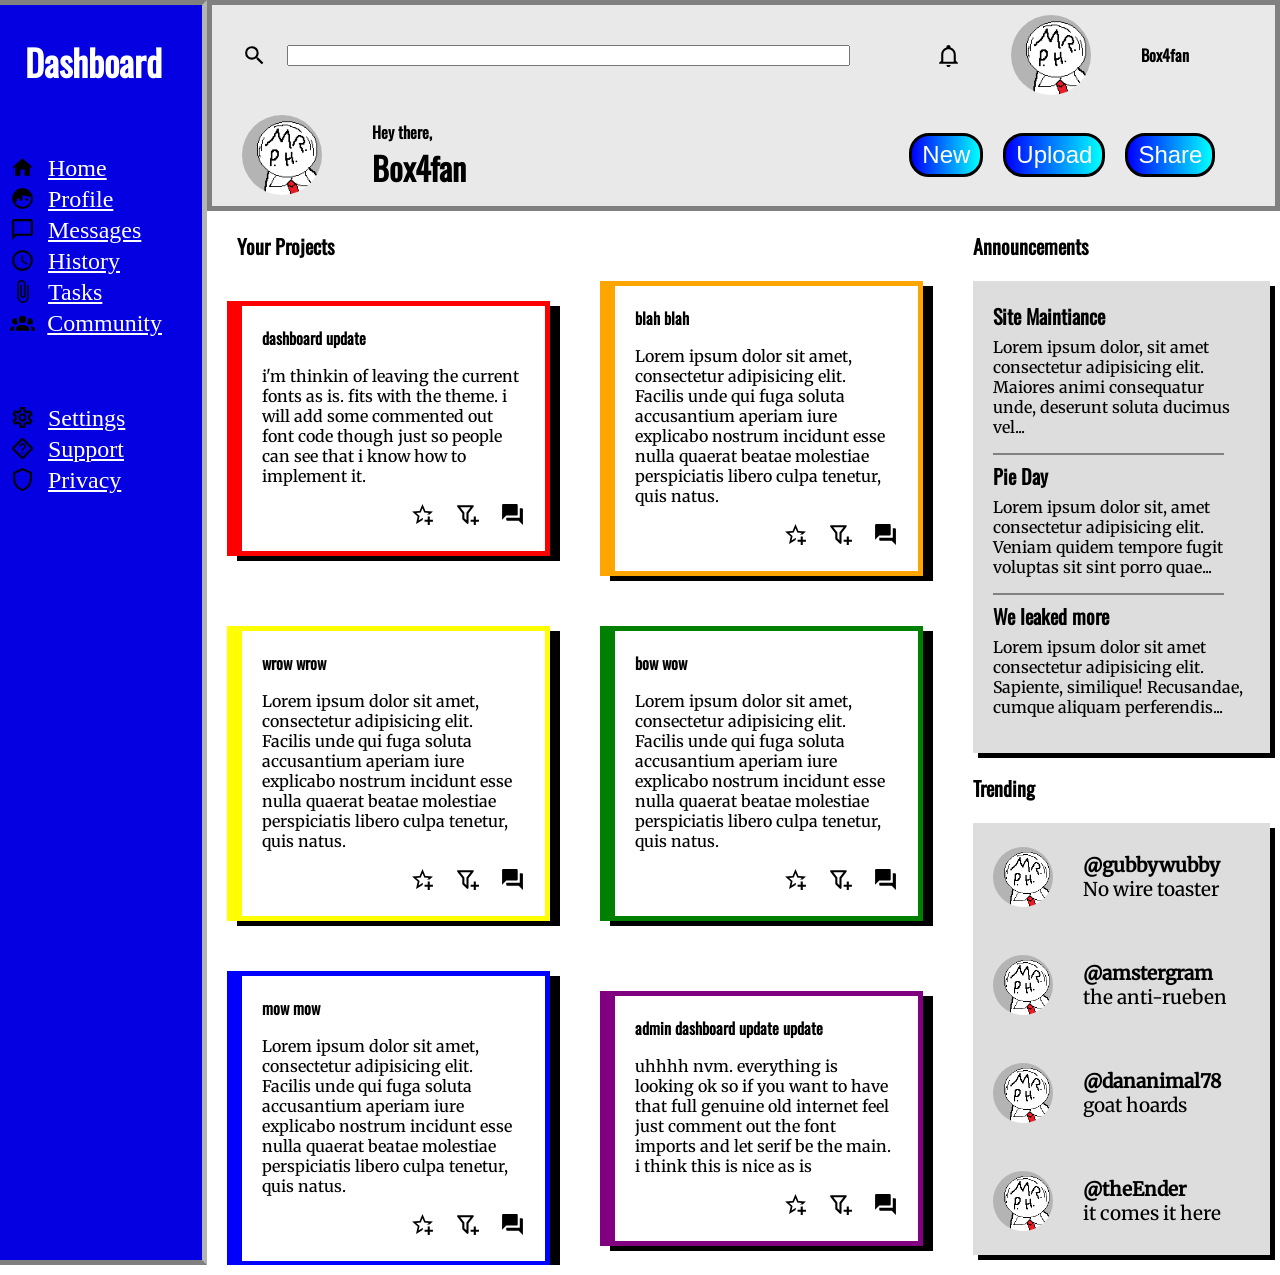
==== commit 7f974d16: "final final look before fixing and readMe credits" ====
--- a/index.html
+++ b/index.html
@@ -27,7 +27,7 @@
                         
                         <div class="dashboardLink" ><a href=""><img class="dashboardIcon" src="images/paperclip.svg" alt=""></a><a href=""> Tasks </a></div>
 
-                        <div class="dashboardLink" ><a href=""><img class="dashboardIcon" src="images/account-group.svg" alt=""></a><a href=""> Communities </a></div>
+                        <div class="dashboardLink" ><a href=""><img class="dashboardIcon" src="images/account-group.svg" alt=""></a><a href=""> Community </a></div>
                 </div>
                 <div>
                         <div class="dashboardLink" ><a href=""><img class="dashboardIcon" src="images/cog-outline.svg" alt=""></a><a href=""> Settings</a></div>
@@ -73,28 +73,59 @@
             
             <div class="box4">
                 <div class="boxsub4" id="cardOne">
-                    <p>Lorem ipsum dolor sit amet, consectetur adipisicing elit. Facilis unde qui fuga soluta accusantium aperiam iure explicabo nostrum incidunt esse nulla quaerat beatae molestiae perspiciatis libero culpa tenetur, quis natus.</p>
-                    <p> Icons go down here</p>
+                    <h4>dashboard update</h4>
+                    <p>i'm thinkin of leaving the current fonts as is. fits with the theme. i will add some commented out font code though just so people can see that i know how to implement it.</p>
+                    <div class="projectIcon">
+                        <a href=""><img src="images/star-plus-outline.svg" alt="" class="dashboardIcon"></a>
+                        <a href=""><img src="images/filter-plus-outline.svg" alt="" class="dashboardIcon"></a>
+                        <a href=""><img src="images/forum.svg" alt="" class="dashboardIcon"></a>
+                    </div>
                 </div>
                 <div class="boxsub4" id="cardTwo">
-                    <p>Lorem ipsum dolor sit amet, consectetur adipisicing elit. Facilis unde qui fuga soluta accusantium aperiam iure explicabo nostrum incidunt esse nulla quaerat beatae molestiae perspiciatis libero culpa tenetur, quis natus.</p>
-                    <p> Icons go down here</p>
+                    <h4>blah blah</h4>
+                    <p>Lorem ipsum dolor sit amet, consectetur adipisicing elit. Facilis unde qui fuga soluta accusantium aperiam iure explicabo nostrum incidunt esse nulla quaerat beatae molestiae perspiciatis libero culpa tenetur, quis natus.</p>
+                    <div class="projectIcon">
+                        <a href=""><img src="images/star-plus-outline.svg" alt="" class="dashboardIcon"></a>
+                        <a href=""><img src="images/filter-plus-outline.svg" alt="" class="dashboardIcon"></a>
+                        <a href=""><img src="images/forum.svg" alt="" class="dashboardIcon"></a>
+                    </div>
                 </div>
                 <div class="boxsub4" id="cardThree">
-                    <p>Lorem ipsum dolor sit amet, consectetur adipisicing elit. Facilis unde qui fuga soluta accusantium aperiam iure explicabo nostrum incidunt esse nulla quaerat beatae molestiae perspiciatis libero culpa tenetur, quis natus.</p>
-                    <p> Icons go down here</p>
+                    <h4>wrow wrow</h4>
+                    <p>Lorem ipsum dolor sit amet, consectetur adipisicing elit. Facilis unde qui fuga soluta accusantium aperiam iure explicabo nostrum incidunt esse nulla quaerat beatae molestiae perspiciatis libero culpa tenetur, quis natus.</p>
+                    <div class="projectIcon">
+                        <a href=""><img src="images/star-plus-outline.svg" alt="" class="dashboardIcon"></a>
+                        <a href=""><img src="images/filter-plus-outline.svg" alt="" class="dashboardIcon"></a>
+                        <a href=""><img src="images/forum.svg" alt="" class="dashboardIcon"></a>
+                    </div>
                 </div>
                 <div class="boxsub4" id="cardFour">
-                    <p>Lorem ipsum dolor sit amet, consectetur adipisicing elit. Facilis unde qui fuga soluta accusantium aperiam iure explicabo nostrum incidunt esse nulla quaerat beatae molestiae perspiciatis libero culpa tenetur, quis natus.</p>
-                    <p> Icons go down here</p>
+                    <h4>bow wow</h4>
+                    <p>Lorem ipsum dolor sit amet, consectetur adipisicing elit. Facilis unde qui fuga soluta accusantium aperiam iure explicabo nostrum incidunt esse nulla quaerat beatae molestiae perspiciatis libero culpa tenetur, quis natus.</p>
+                    <div class="projectIcon">
+                        <a href=""><img src="images/star-plus-outline.svg" alt="" class="dashboardIcon"></a>
+                        <a href=""><img src="images/filter-plus-outline.svg" alt="" class="dashboardIcon"></a>
+                        <a href=""><img src="images/forum.svg" alt="" class="dashboardIcon"></a>
+                    </div>
                 </div>
                 <div class="boxsub4" id="cardFive">
-                    <p>Lorem ipsum dolor sit amet, consectetur adipisicing elit. Facilis unde qui fuga soluta accusantium aperiam iure explicabo nostrum incidunt esse nulla quaerat beatae molestiae perspiciatis libero culpa tenetur, quis natus.</p>
-                    <p> Icons go down here</p>
+                    <h4>mow mow</h4>
+                    <p>Lorem ipsum dolor sit amet, consectetur adipisicing elit. Facilis unde qui fuga soluta accusantium aperiam iure explicabo nostrum incidunt esse nulla quaerat beatae molestiae perspiciatis libero culpa tenetur, quis natus.</p>
+                    <div class="projectIcon">
+                        <a href=""><img src="images/star-plus-outline.svg" alt="" class="dashboardIcon"></a>
+                        <a href=""><img src="images/filter-plus-outline.svg" alt="" class="dashboardIcon"></a>
+                        <a href=""><img src="images/forum.svg" alt="" class="dashboardIcon"></a>
+                    </div>
                 </div>
                 <div class="boxsub4" id="cardSix">
-                    <p>Lorem ipsum dolor sit amet, consectetur adipisicing elit. Facilis unde qui fuga soluta accusantium aperiam iure explicabo nostrum incidunt esse nulla quaerat beatae molestiae perspiciatis libero culpa tenetur, quis natus.</p>
-                    <p> Icons go down here</p>
+                    <h4>admin dashboard update update</h4>
+
+                    <p>uhhhh nvm. everything is looking ok so if you want to have that full genuine old internet feel just comment out the font imports and let serif be the main. i think this is nice as is</p>
+                    <div class="projectIcon">
+                        <a href=""><img src="images/star-plus-outline.svg" alt="" class="dashboardIcon"></a>
+                        <a href=""><img src="images/filter-plus-outline.svg" alt="" class="dashboardIcon"></a>
+                        <a href=""><img src="images/forum.svg" alt="" class="dashboardIcon"></a>
+                    </div>
                 </div>
             </div>
 
@@ -133,28 +164,28 @@
                 <img src="images/placeholder.jpg" alt="" class="trendIcon">
                 <div class="dubby">
                     <p class="user">@gubbywubby</p>
-                    <p> Wireless Toaster</p>
-                </div>
-            </div>
-            <div class="trendBox">
-                <img src="images/placeholder.jpg" alt="" class="trendIcon">
-                <div class="dubby">
-                    <p class="user">@gubbywubby</p>
-                    <p> Wireless Toaster</p>
-                </div>
-            </div>
-            <div class="trendBox">
-                <img src="images/placeholder.jpg" alt="" class="trendIcon">
-                <div class="dubby">
-                    <p class="user">@gubbywubby</p>
-                    <p> Wireless Toaster</p>
-                </div>
-            </div>
-            <div class="trendBox">
-                <img src="images/placeholder.jpg" alt="" class="trendIcon">
-                <div class="dubby">
-                    <p class="user">@gubbywubby</p>
-                    <p> Wireless Toaster</p>
+                    <p> No wire toaster</p>
+                </div>
+            </div>
+            <div class="trendBox">
+                <img src="images/placeholder.jpg" alt="" class="trendIcon">
+                <div class="dubby">
+                    <p class="user">@amstergram</p>
+                    <p> the anti-rueben</p>
+                </div>
+            </div>
+            <div class="trendBox">
+                <img src="images/placeholder.jpg" alt="" class="trendIcon">
+                <div class="dubby">
+                    <p class="user">@dananimal78</p>
+                    <p> goat hoards</p>
+                </div>
+            </div>
+            <div class="trendBox">
+                <img src="images/placeholder.jpg" alt="" class="trendIcon">
+                <div class="dubby">
+                    <p class="user">@theEnder</p>
+                    <p> it comes it here</p>
                 </div>
             </div>
             
--- a/style.css
+++ b/style.css
@@ -1,4 +1,26 @@
 /* haiiiiiii :3 */
+
+
+@font-face {
+    font-family: 'Oswald';
+    src: url('fonts/Oswald-Regular.woff2') format('woff2'),
+        url('fonts/Oswald-Regular.woff') format('woff');
+    font-weight: normal;
+    font-style: normal;
+    font-display: swap;
+}
+
+@font-face {
+    font-family: 'Merriweather';
+    src: url('fonts/Merriweather24pt-Medium.woff2') format('woff2'),
+        url('fonts/Merriweather24pt-Medium.woff') format('woff');
+    font-weight: 500;
+    font-style: normal;
+    font-display: swap;
+}
+
+
+
 body{
     margin: 0;
     padding: 0;
@@ -11,6 +33,15 @@
 
 /* just a simple body reset & fix spacing */
 
+p{
+    font-family: 'Merriweather', serif;
+}
+
+h1, h2, h3, h4, h5, h6 {
+    font-family: 'Oswald', serif;
+}
+
+/* simple font thingy */
 
 .mainContainer{
     display: grid;
@@ -52,7 +83,7 @@
 .dashboardLink {
     display: grid;
     grid-template-columns: 1fr 3fr;
-    align-items: center;
+    
 }
 
 .dashboardLink > a {
@@ -176,20 +207,29 @@
     align-items: center;
     justify-content: center;
     gap: 10px;
+    
 }
 
 
 .boxsub4 {
     background-color: rgb(255, 255, 255);
+    
     grid-area: 7fr;
     margin: 20px;
     padding: 20px;
-    font-size: 1.1rem;
-
+    font-size: 1rem;
+    
     border: solid 5px;
     border-left: solid 15px;
 
     box-shadow: 10px 5px black;
+    
+}
+
+.projectIcon {
+    display: flex;
+    justify-content: end;
+    gap: 20px;
 }
 
 #cardOne{
@@ -226,6 +266,7 @@
     grid-template-rows: 0fr 0.5fr;
 
     margin-right: 10px;
+    margin-bottom: 10px;
 }
 
 div.box6 > h4 , div.box7 > h4{
@@ -289,6 +330,7 @@
 
 .trendIcon{
     height: 60px;
+    border-radius: 50%;
 }
 
 .dubby{
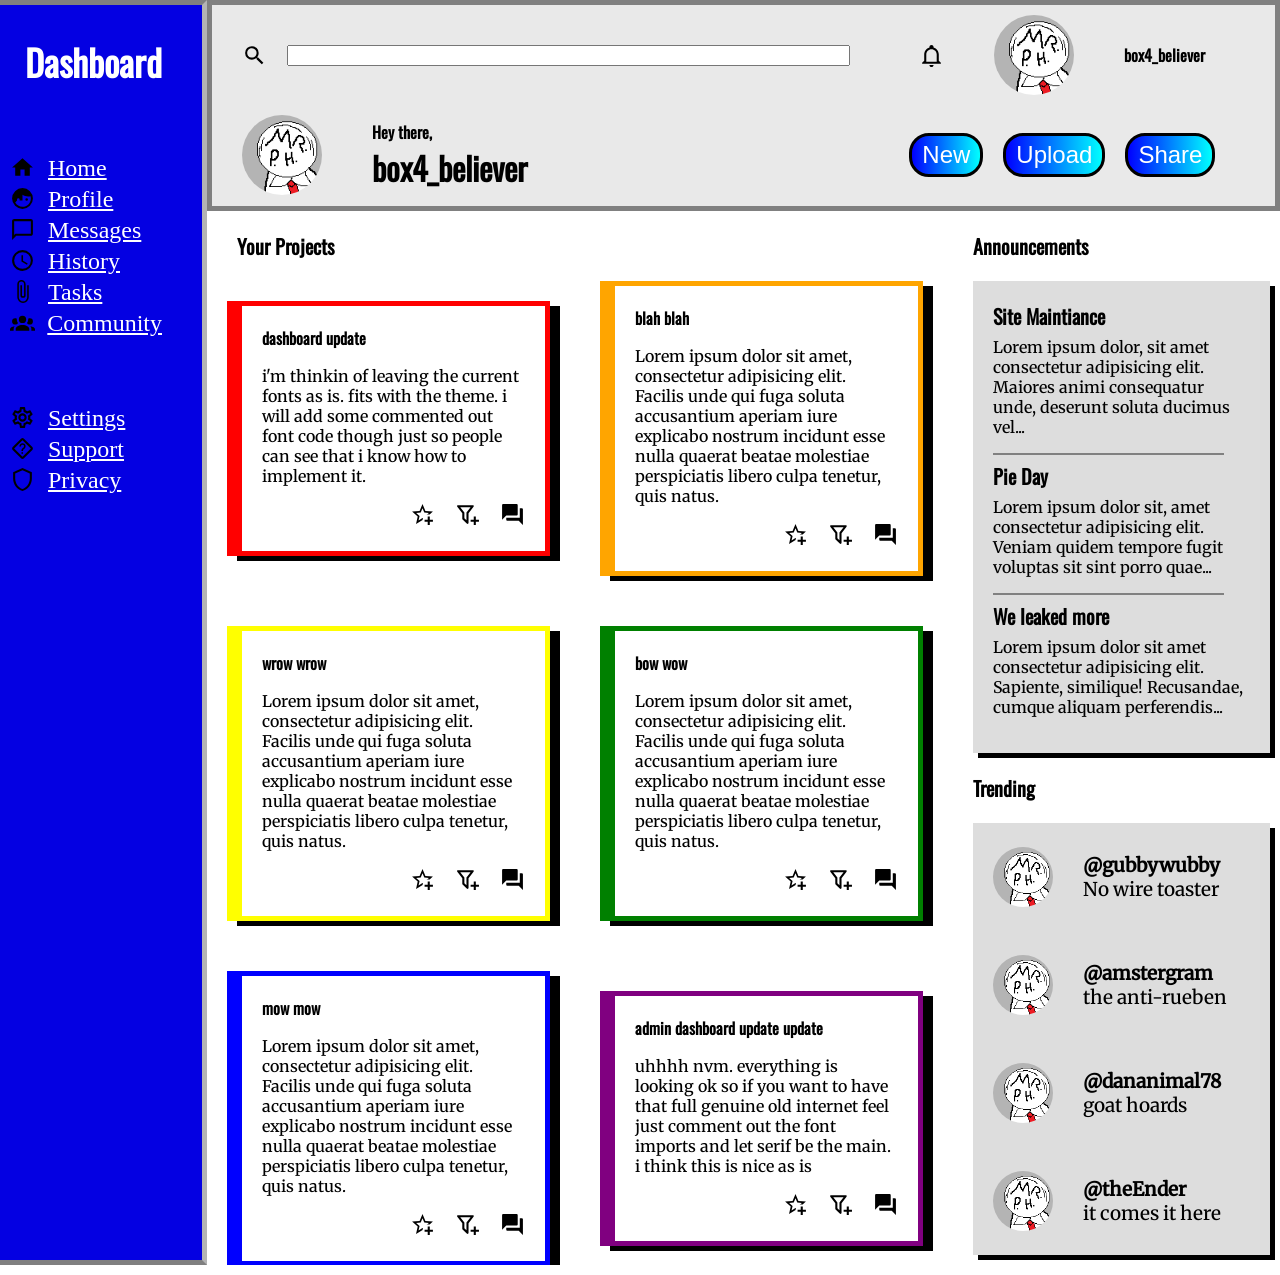
==== commit a9e00cbf: "Dashboard V1 is a go" ====
--- a/index.html
+++ b/index.html
@@ -48,14 +48,14 @@
             <div class="minibar">
                 <input type="image" class="dashboardIcon" src="images/bell-outline.svg">
                 <img class="accountIcon" src="images/placeholder.jpg">
-                <h4> Box4fan </h4>
+                <h4> box4_believer </h4>
             </div>
 
             <div class="sideIcon">
                 <img src="images/placeholder.jpg" alt="" class="accountIcon">
-                <div class="bubby">
+                <div class="sideIconGreet">
                     <h6>Hey there,</h6>
-                    <h4> Box4fan </h4>
+                    <h4> box4_believer </h4>
                 </div>
             </div>
                     
@@ -67,12 +67,12 @@
 
         </div>
 
-        <div class="yellow"> 
+        <div class="projectMain"> 
 
             <h4> Your Projects </h4>
             
-            <div class="box4">
-                <div class="boxsub4" id="cardOne">
+            <div class="projectInner">
+                <div class="projectInnerBox" id="cardOne">
                     <h4>dashboard update</h4>
                     <p>i'm thinkin of leaving the current fonts as is. fits with the theme. i will add some commented out font code though just so people can see that i know how to implement it.</p>
                     <div class="projectIcon">
@@ -81,7 +81,7 @@
                         <a href=""><img src="images/forum.svg" alt="" class="dashboardIcon"></a>
                     </div>
                 </div>
-                <div class="boxsub4" id="cardTwo">
+                <div class="projectInnerBox" id="cardTwo">
                     <h4>blah blah</h4>
                     <p>Lorem ipsum dolor sit amet, consectetur adipisicing elit. Facilis unde qui fuga soluta accusantium aperiam iure explicabo nostrum incidunt esse nulla quaerat beatae molestiae perspiciatis libero culpa tenetur, quis natus.</p>
                     <div class="projectIcon">
@@ -90,7 +90,7 @@
                         <a href=""><img src="images/forum.svg" alt="" class="dashboardIcon"></a>
                     </div>
                 </div>
-                <div class="boxsub4" id="cardThree">
+                <div class="projectInnerBox" id="cardThree">
                     <h4>wrow wrow</h4>
                     <p>Lorem ipsum dolor sit amet, consectetur adipisicing elit. Facilis unde qui fuga soluta accusantium aperiam iure explicabo nostrum incidunt esse nulla quaerat beatae molestiae perspiciatis libero culpa tenetur, quis natus.</p>
                     <div class="projectIcon">
@@ -99,7 +99,7 @@
                         <a href=""><img src="images/forum.svg" alt="" class="dashboardIcon"></a>
                     </div>
                 </div>
-                <div class="boxsub4" id="cardFour">
+                <div class="projectInnerBox" id="cardFour">
                     <h4>bow wow</h4>
                     <p>Lorem ipsum dolor sit amet, consectetur adipisicing elit. Facilis unde qui fuga soluta accusantium aperiam iure explicabo nostrum incidunt esse nulla quaerat beatae molestiae perspiciatis libero culpa tenetur, quis natus.</p>
                     <div class="projectIcon">
@@ -108,7 +108,7 @@
                         <a href=""><img src="images/forum.svg" alt="" class="dashboardIcon"></a>
                     </div>
                 </div>
-                <div class="boxsub4" id="cardFive">
+                <div class="projectInnerBox" id="cardFive">
                     <h4>mow mow</h4>
                     <p>Lorem ipsum dolor sit amet, consectetur adipisicing elit. Facilis unde qui fuga soluta accusantium aperiam iure explicabo nostrum incidunt esse nulla quaerat beatae molestiae perspiciatis libero culpa tenetur, quis natus.</p>
                     <div class="projectIcon">
@@ -117,7 +117,7 @@
                         <a href=""><img src="images/forum.svg" alt="" class="dashboardIcon"></a>
                     </div>
                 </div>
-                <div class="boxsub4" id="cardSix">
+                <div class="projectInnerBox" id="cardSix">
                     <h4>admin dashboard update update</h4>
 
                     <p>uhhhh nvm. everything is looking ok so if you want to have that full genuine old internet feel just comment out the font imports and let serif be the main. i think this is nice as is</p>
@@ -132,7 +132,7 @@
         </div>
 
 
-        <div class="box6"> 
+        <div class="annoMain"> 
             <h4> Announcements </h4>
 
             <div class="annoBox">
@@ -157,33 +157,33 @@
         </div>
 
 
-        <div class="box7"> 
+        <div class="trendMain"> 
              <h4> Trending </h4>
 
             <div class="trendBox">
                 <img src="images/placeholder.jpg" alt="" class="trendIcon">
-                <div class="dubby">
+                <div class="trendBoxUser">
                     <p class="user">@gubbywubby</p>
                     <p> No wire toaster</p>
                 </div>
             </div>
             <div class="trendBox">
                 <img src="images/placeholder.jpg" alt="" class="trendIcon">
-                <div class="dubby">
+                <div class="trendBoxUser">
                     <p class="user">@amstergram</p>
                     <p> the anti-rueben</p>
                 </div>
             </div>
             <div class="trendBox">
                 <img src="images/placeholder.jpg" alt="" class="trendIcon">
-                <div class="dubby">
+                <div class="trendBoxUser">
                     <p class="user">@dananimal78</p>
                     <p> goat hoards</p>
                 </div>
             </div>
             <div class="trendBox">
                 <img src="images/placeholder.jpg" alt="" class="trendIcon">
-                <div class="dubby">
+                <div class="trendBoxUser">
                     <p class="user">@theEnder</p>
                     <p> it comes it here</p>
                 </div>
--- a/style.css
+++ b/style.css
@@ -19,7 +19,7 @@
     font-display: swap;
 }
 
-
+/* comment out the fonts for a classic macrosoft look! */
 
 body{
     margin: 0;
@@ -27,7 +27,7 @@
     overflow-x: hidden;
 }
 
-h4, h6, div.dubby > p{
+h4, h6, div.trendBoxUser > p{
     margin: 0;
 }
 
@@ -102,14 +102,9 @@
     display: grid;
     grid-template-columns: repeat(auto-fit, minmax(150px, 1fr));
     
-    
-    
-    justify-content: center;
-
+    justify-content: center;
     overflow: hidden;
 }
-
-
 
 .search{
     grid-area: 1 / 1 / 2 / 4;
@@ -120,7 +115,7 @@
     gap: 20px;
 }
 
-/* could just edit the css for the searchbar itself */
+/* could just edit the css for the searchbar itself // 2/16: eh */
 
 .minibar{
     grid-area: 1 / 4 / 2 / 6;
@@ -147,7 +142,7 @@
     gap: 50px;
 }
 
-.bubby{
+.sideIconGreet{
     display: grid;
     align-items: center;
     justify-content: center;
@@ -155,12 +150,12 @@
     padding: 0;
 }
 
-.bubby>h4{
+.sideIconGreet>h4{
     font-size: 2rem;
     grid-row: 2;
 }
 
-.bubby>h6{
+.sideIconGreet>h6{
     font-size: 1rem;
 }
 
@@ -172,8 +167,6 @@
     justify-content: center;
     gap: 20px;
 }
-
-
 
 .sideButtons > button {
     background-image: linear-gradient(to right, blue, cyan);
@@ -185,23 +178,22 @@
     
 }
 
-/*  all ts shit fixed */
-
-.yellow{
+/*  all is fixed */
+
+.projectMain{
     background-color: rgb(255, 255, 255);
     grid-area: 3 / 2 / 5 / 4;
     overflow: auto;
     margin-right: 30px;
 }
 
-div.yellow > h4 , div.box6 > h4, div.box7 > h4{
+div.projectMain > h4 , div.annoMain > h4, div.trendMain > h4{
     margin-left: 30px;
     
     font-size: 20px;
 }
    
-
-.box4{
+.projectInner{
     display: grid;
     grid-template-columns: 1fr 1fr;
     align-items: center;
@@ -210,8 +202,7 @@
     
 }
 
-
-.boxsub4 {
+.projectInnerBox {
     background-color: rgb(255, 255, 255);
     
     grid-area: 7fr;
@@ -259,7 +250,7 @@
 /*  */
 
 
-.box6 {
+.annoMain {
     grid-area: 3 / 4 / 4 / 5;
 
     display: grid;
@@ -269,7 +260,7 @@
     margin-bottom: 10px;
 }
 
-div.box6 > h4 , div.box7 > h4{
+div.annoMain > h4 , div.trendMain > h4{
     margin-left: 0px;
     margin-bottom: 20px;
 }
@@ -290,8 +281,6 @@
     font-size: 20px;
     margin-bottom: -10px;
 }
-
-
 
 .line{
     height: 1px;
@@ -302,7 +291,7 @@
 
 /*  */
 
-.box7 {
+.trendMain {
     grid-area: 4 / 4 / 5 / 5;
     display: grid;
     grid-template-rows: 0fr 0fr;
@@ -333,7 +322,7 @@
     border-radius: 50%;
 }
 
-.dubby{
+.trendBoxUser{
     width: 150px;
     margin: 10px 10px;
     display: grid;
@@ -347,7 +336,8 @@
 
 /*  */
 
-.yellow, .box6{
+.projectMain, .annoMain{
     margin-top: 20px;
 }
 
+/* just extra margin stuff */
